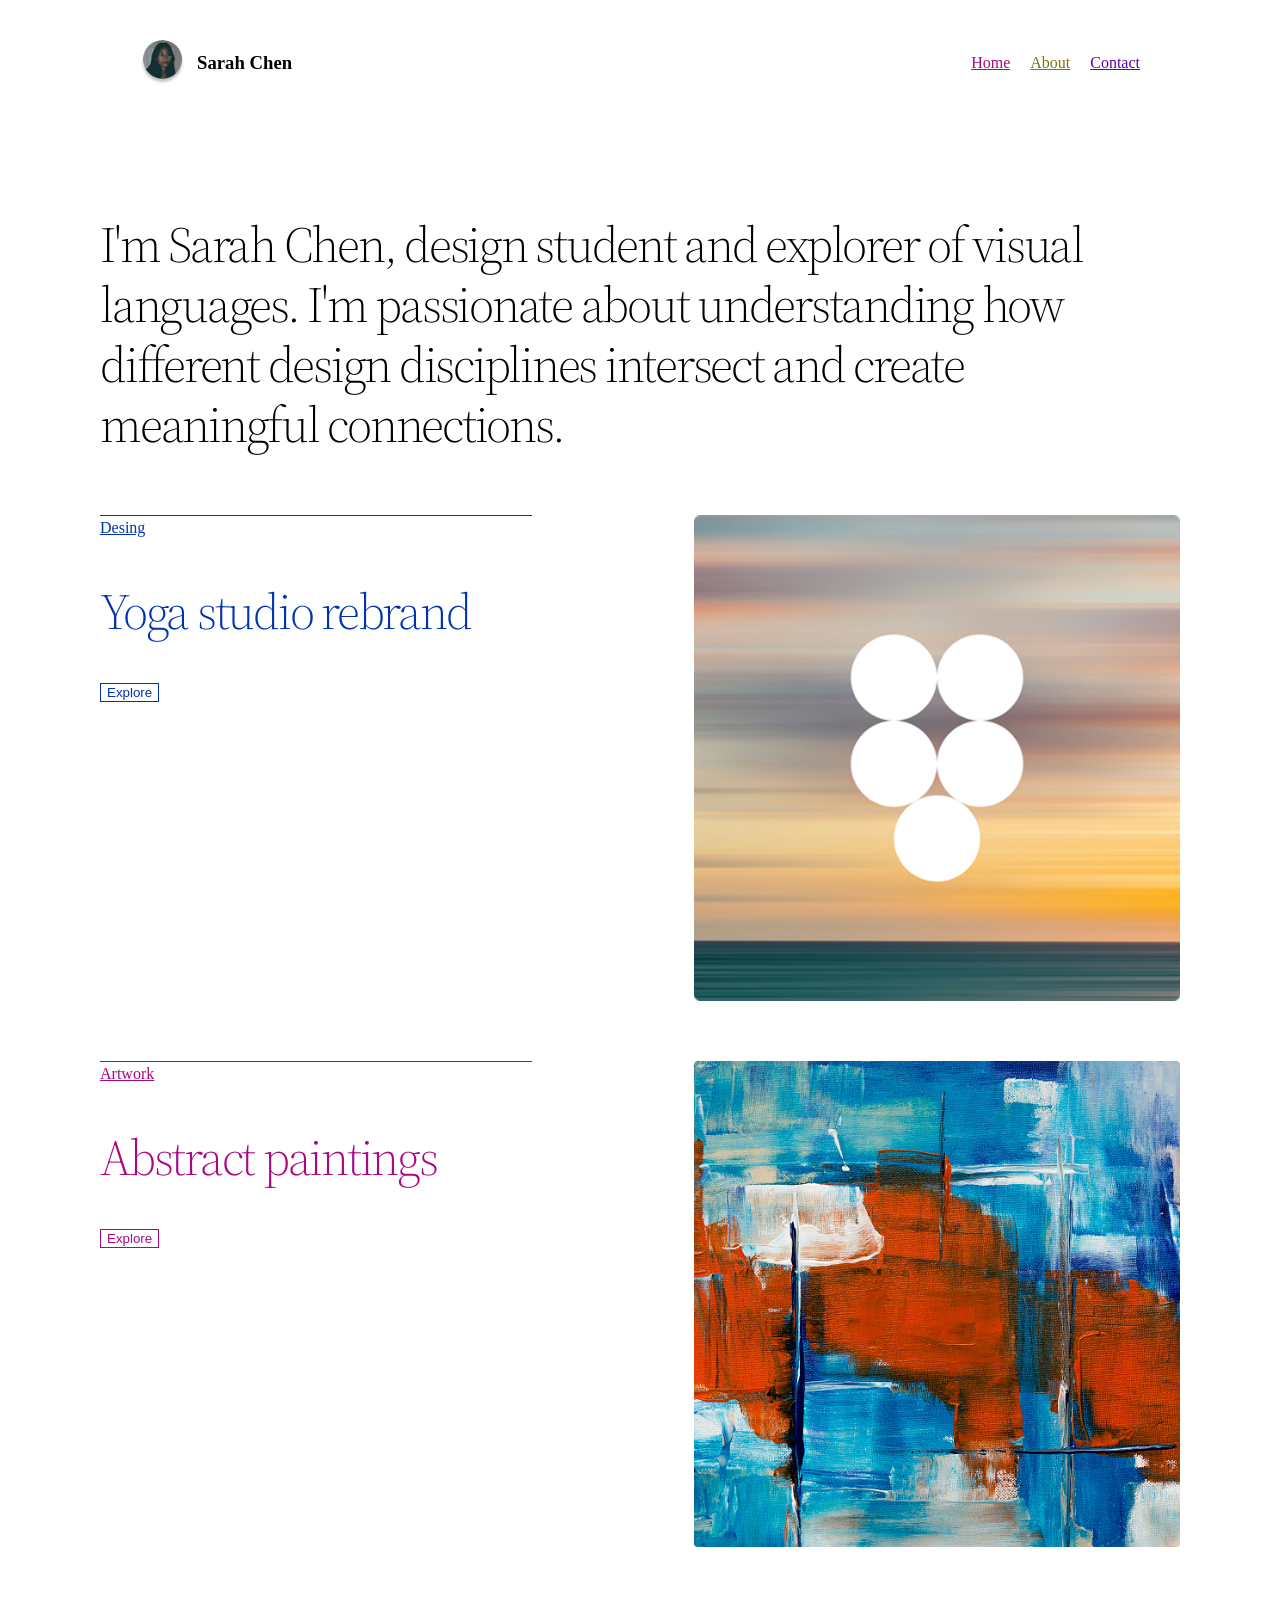
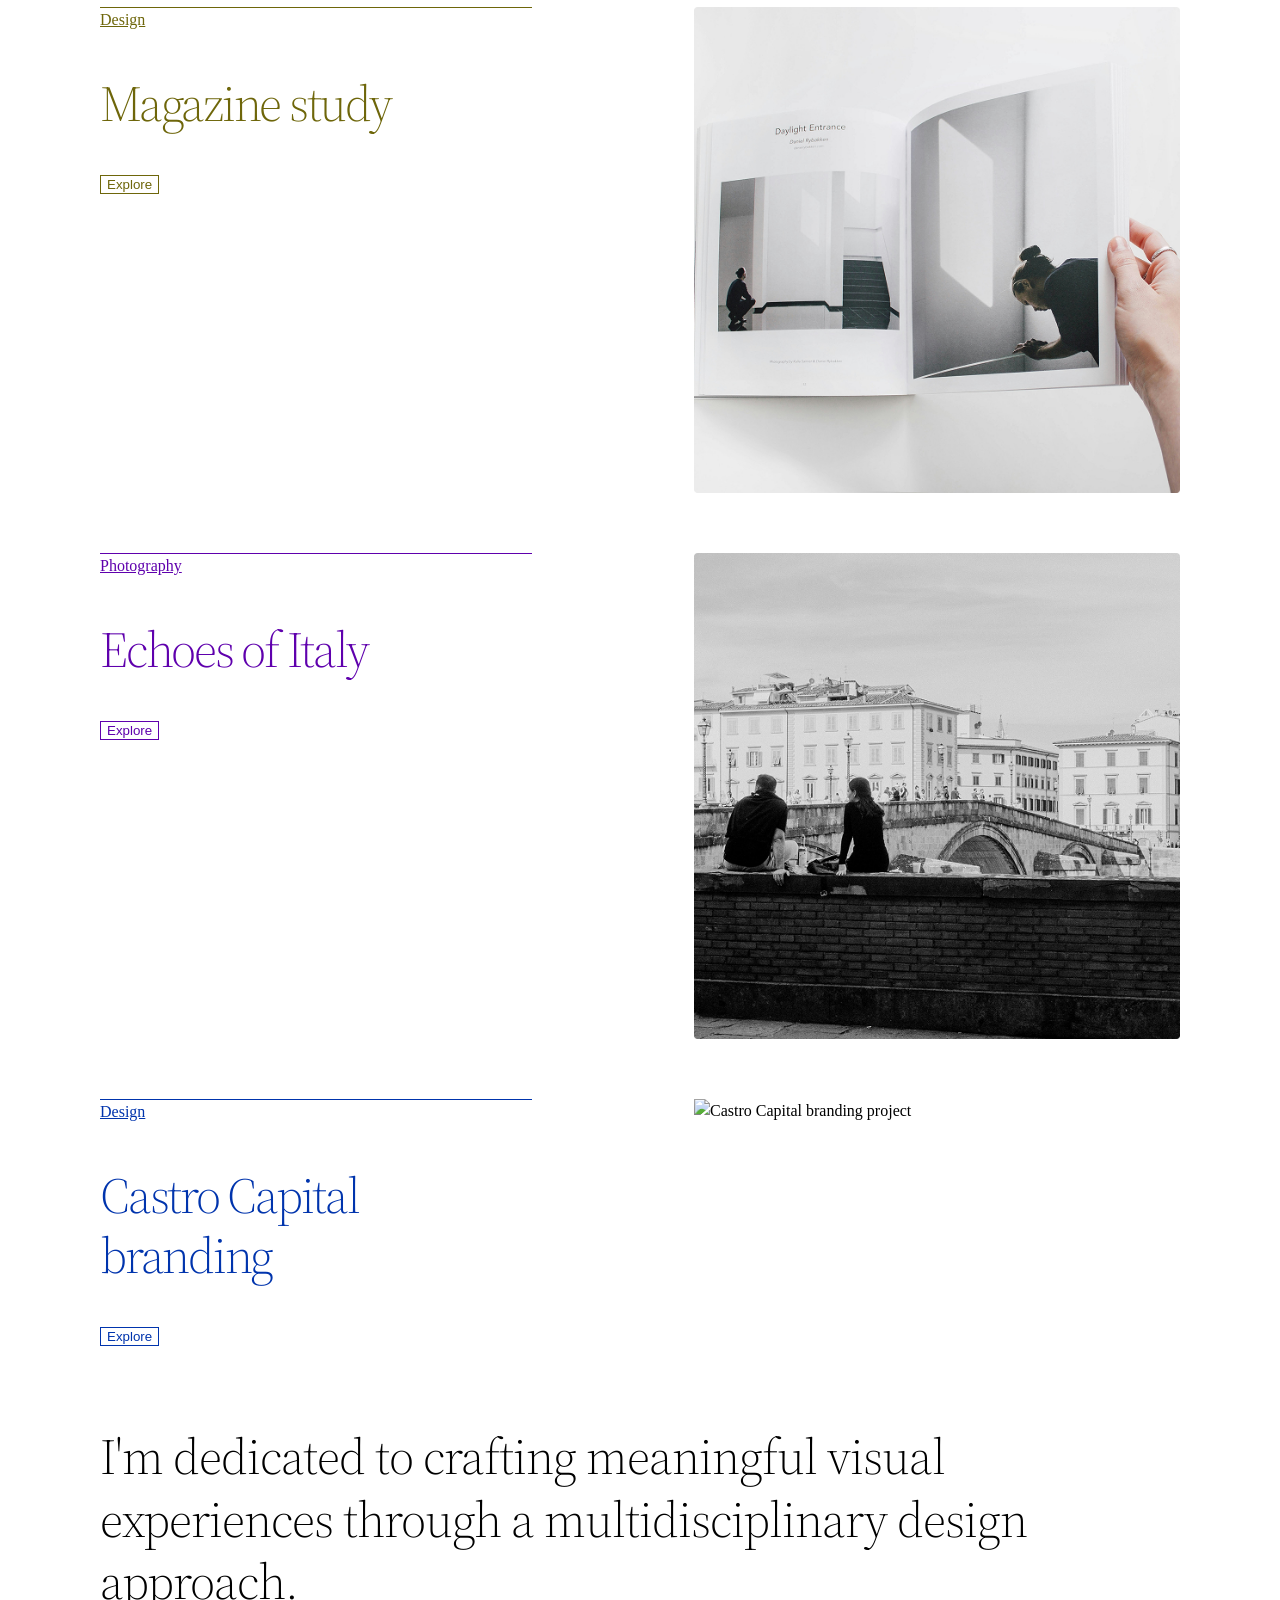
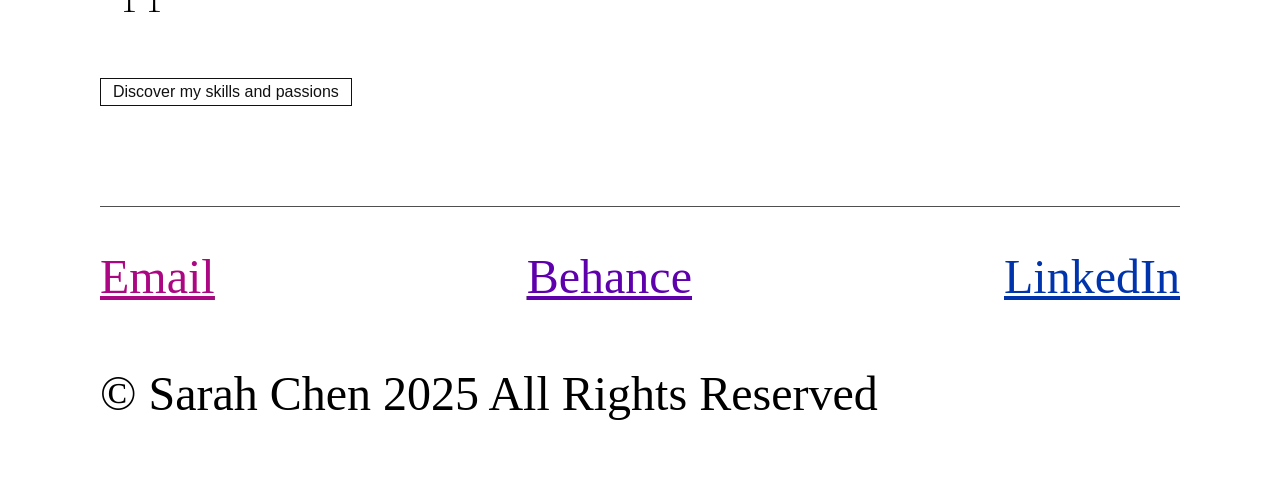
==== index.html @ 59c34b90 "Corregido error con el enlace HOME" ====
<!DOCTYPE html>
<html lang="es">

<head>
    <meta charset="UTF-8">
    <meta name="viewport" content="width=device-width, initial-scale=1.0">
    <meta name="description" content="Página de ejemplo para aprender HTML">
    <meta name="theme-color" content="#ffffff">
    <meta property="og:title" content="Mi página web">
    <meta property="og:description" content="Una página de ejemplo HTML">
    <meta property="og:type" content="website">
    <meta property="og:image" content="https://ejemplo.com/imagen.jpg">
    <meta name="twitter:card" content="summary_large_image">
    <meta name="twitter:title" content="Mi página web">
    <meta name="twitter:description" content="Una página de ejemplo HTML">
    <meta name="twitter:image" content="https://ejemplo.com/imagen.jpg">

    <title>Réplica de prueba Minimalist-Design-Student-Portfolio</title>

    <link rel="stylesheet" href="./css/style.css">
    <link rel="preconnect" href="https://fonts.googleapis.com">
    <link rel="preconnect" href="https://fonts.gstatic.com" crossorigin>
    <link
        href="https://fonts.googleapis.com/css2?family=Source+Serif+4:ital,opsz,wght@0,8..60,200..900;1,8..60,200..900&display=swap"
        rel="stylesheet">

    <style>
        @font-face {
            font-family: 'Source Serif 4';
            src: url('C:\Users\albi5\proyectos\web-personal\assets\fonts\SourceSerif4-VariableFont_opsz,wght.ttf') format('truetype');
            font-weight: 200 900;
            font-style: normal;
            font-display: swap;
        }

        @font-face {
            font-family: 'Source Serif 4';
            src: url('../assets/fonts/SourceSerif4-VariableFont_opsz,wght.ttf') format('truetype');
            font-weight: 200 900;
            font-style: italic;
            font-display: swap;
        }

        * {
            box-sizing: border-box;
        }

        body {
            font-family: 'Source Serif 4';
            margin: 0;
            font-family: var(--font-main);
            color: var(--color-text);
            background-color: var(--color-bg);
            line-height: 1.5;
        }

        .container {
            width: 100%;
            padding: 0 20px;
            margin: 0 auto;
        }

        h2 {
            font-family: 'Source Serif 4';
            font-style: normal;
            font-weight: 300;
            font-size: 50px;
            line-height: 120%;
            letter-spacing: -0.045em;
        }

        /* HEADER */

        .header {
            width: 100%;
            padding: 30px 40px;
            display: flex;
            justify-content: space-between;
            align-items: center;
        }


        .profile-image {
            display: flex;
            align-items: center;
            gap: 12px;
        }

        .profile-image img {
            width: 45px;
            height: 45px;
            object-fit: cover;
            border-radius: 50%;
        }

        .profile-image a {
            font-size: 18px;
            font-weight: 500;
        }


        .navigation {
            display: flex;
            gap: 30px;
        }

        .navigation a {
            display: flex;
            flex-direction: column;
            align-items: flex-end;
            gap: 30px;
        }

        .navigation a:nth-child(1) {
            color: #AB0782;
        }

        .navigation a:nth-child(2) {
            color: #7F750E;
        }

        .navigation a:nth-child(3) {
            color: #5F00AD;
        }


        /* BODY */

        article {
            display: flex;
            flex-direction: column;
            justify-content: space-between;
            align-items: center;
            gap: 50px;
            margin: 60px 0;
        }

        .project a {
            color: inherit;
        }

        .project button {
            color: inherit;
            background-color: transparent;
            border: 1px solid currentColor;
        }

        .project-info_yoga {
            display: flex;
            flex-direction: column;
            align-items: flex-start;
            width: 40%;
            color: #0034AD;
            border-top: 1px solid #0034AD;
        }

        .project-info_abstract {
            display: flex;
            flex-direction: column;
            align-items: flex-start;
            width: 40%;
            color: #AB0782;
            border-top: 1px solid #AB0782;
        }

        .project-info_magazine {
            display: flex;
            flex-direction: column;
            align-items: flex-start;
            width: 40%;
            color: #6E660A;
            border-top: 1px solid #6E660A;
        }

        .project-info_photography {
            display: flex;
            flex-direction: column;
            align-items: flex-start;
            width: 40%;
            color: #5F00AD;
            border-top: 1px solid #5F00AD;
        }

        .project-info_castro {
            display: flex;
            flex-direction: column;
            align-items: flex-start;
            width: 40%;
            color: #0034AD;
            border-top: 1px solid #0034AD;
        }



        .project-image {
            width: 50%;
        }

        .project-image img {
            width: 100%;
            height: auto;
            display: block;
        }

        .about-me {
            margin: 80px 0 100px;
        }

        .about-me h2 {
            line-height: 125%;
            letter-spacing: -0.02em;
            margin: 0 0 40px;
        }

        .closing__button {
            color: #111111;
            background-color: transparent;
            border: 1px solid #111111;
            padding: 2px 8px;
            cursor: pointer;
        }

        .closing__button:hover {
            background-color: #111111;
            color: #ffffff;
        }

        /* FOOTER */

        footer {
            display: flex;
            flex-direction: column;
            border-top: 1px solid #4F4F4F;
        }

        .footer-navigation {
            display: flex;
            flex-direction: column;
            align-items: flex-start;
            gap: 48px;
            padding-top: 36px;
            font-size: 3rem;
            line-height: 1.4;
            text-decoration: underline;
        }

        .footer-navigation a:nth-child(1) {
            color: #AB0782;
        }

        .footer-navigation a:nth-child(2) {
            color: #5F00AD;
        }

        .footer-navigation a:nth-child(3) {
            color: #0034AD;
        }

        .footer__copyright {
            font-size: 3rem;
            margin: 0;

        }


        /* Media queries */


        /* TABLET */

        @media (min-width: 768px) {

            .container {
                padding: 0 40px;
            }


            .header {
                flex-direction: row;
                justify-content: space-between;
                align-items: center;
            }

            .navigation {
                flex-direction: row;
                gap: 20px;
            }

            .intro h2 {
                font-size: 28px;
                max-width: 90%;
            }

            .project {
                flex-direction: row;
                justify-content: space-between;
                align-items: flex-start;
                gap: 40px;
            }

            .project-info {
                width: 55%;
            }

            .project-info h2 {
                font-size: 26px;
            }

            .project-image {
                width: 35%;
            }


            .footer-navigation {
                flex-direction: row;
                justify-content: space-between;
            }

            .footer-copyright {
                flex-direction: row;
                justify-content: space-between;
                max-width: none;
                white-space: nowrap;
            }
        }


        /* ORDENADOR */

        @media (min-width: 1024px) {

            .container {
                max-width: 1200px;
                padding-left: 60px;
                padding-right: 60px;
            }

            .intro h2 {
                font-size: 36px;
                max-width: 85%;
            }


            .project-info {
                width: 45%;
            }

            .project-info h2 {
                font-size: 32px;
            }

            .project-image {
                width: 45%;
            }

            .closing__button {
                font-size: 16px;
                padding: 4px 12px;
            }



        }
    </style>
</head>


<body>
    <div class="container">

        <header class="header">

            <div class="profile-image">
                <img src="./assets/images/Imageperfil.png" alt="Profile picture of Sarah Chen" width="92" height="93">

                <h3>Sarah Chen</h3>
            </div>

            <nav class="navigation">

                <a href="./index.html">Home</a>
                <a href="./about.html">About</a>
                <a href="mailto:email@ejemplo.com">Contact</a>

            </nav>

        </header>
        <br>
        <br>
        <main>
            <section>
                <h2>I'm Sarah Chen, design student and explorer of visual languages. I'm passionate about understanding
                    how different design disciplines intersect and create meaningful connections.
                </h2>
            </section>

            <section>

                <article class="project">
                    <div class="project-info_yoga">
                        <a href="./desing.html">Desing</a>
                        <h2>Yoga studio rebrand</h2>
                        <button type="Explore">
                            Explore
                        </button>
                    </div>

                    <div class="project-image">
                        <img src="./assets/images/imgyoga.png" alt="Yoga studio rebrand project">
                    </div>

                </article>

                <article class="project">

                    <div class="project-info_abstract">
                        <a href="./artwork.html">Artwork</a>
                        <h2>Abstract paintings</h2>
                        <button type="Explore">
                            Explore
                        </button>
                    </div>

                    <div class="project-image">
                        <img src="./assets/images/Imgabstract.png" alt="Abstract paintings artwork">
                    </div>

                </article>

                <article class="project">
                    <div class="project-info_magazine">
                        <a href="./design.html">Design</a>
                        <h2>Magazine study</h2>
                        <button type="Explore">
                            Explore
                        </button>
                    </div>
                    <div class="project-image">
                        <img src="./assets/images/Imgmagazine.png" alt="Magazine study design project">
                    </div>

                </article>

                <article class="project">
                    <div class="project-info_photography">
                        <a href="./photography.html">Photography</a>
                        <h2>Echoes of Italy</h2>
                        <button type="Explore">
                            Explore
                        </button>
                    </div>

                    <div class="project-image">
                        <img src="./assets/images/Imgphotography.png" alt="Photography project Echoes of Italy">
                    </div>
                </article>

                <article class="project">

                    <div class="project-info_castro">
                        <a href="./design.html">Design</a>
                        <h2>Castro Capital branding</h2>
                        <button type="Explore">
                            Explore
                        </button>
                    </div>


                    <div class="project-image">
                        <img src="./assets/images/Imgcastro.png" alt="Castro Capital branding project">
                    </div>

                </article>

            </section>

            <section class="about-me">
                <h2>I'm dedicated to crafting meaningful visual experiences through a multidisciplinary design approach.
                </h2>
                <br>
                <button type="button" class="closing__button">
                    Discover my skills and passions
                </button>
            </section>

            <footer class="footer">

                <nav class="footer-navigation">


                    <a href="https://www.figma.com/sites">Email</a>
                    <a href="https://www.figma.com/sites">Behance</a>
                    <a href="http://linkedin.com/company/figma">LinkedIn</a>


                </nav>
                <div class="footer__copyright">

                    <p>
                        © Sarah Chen 2025 All Rights Reserved
                    </p>
                </div>

            </footer>
            
        </main>
    </div>

</body>

</html>
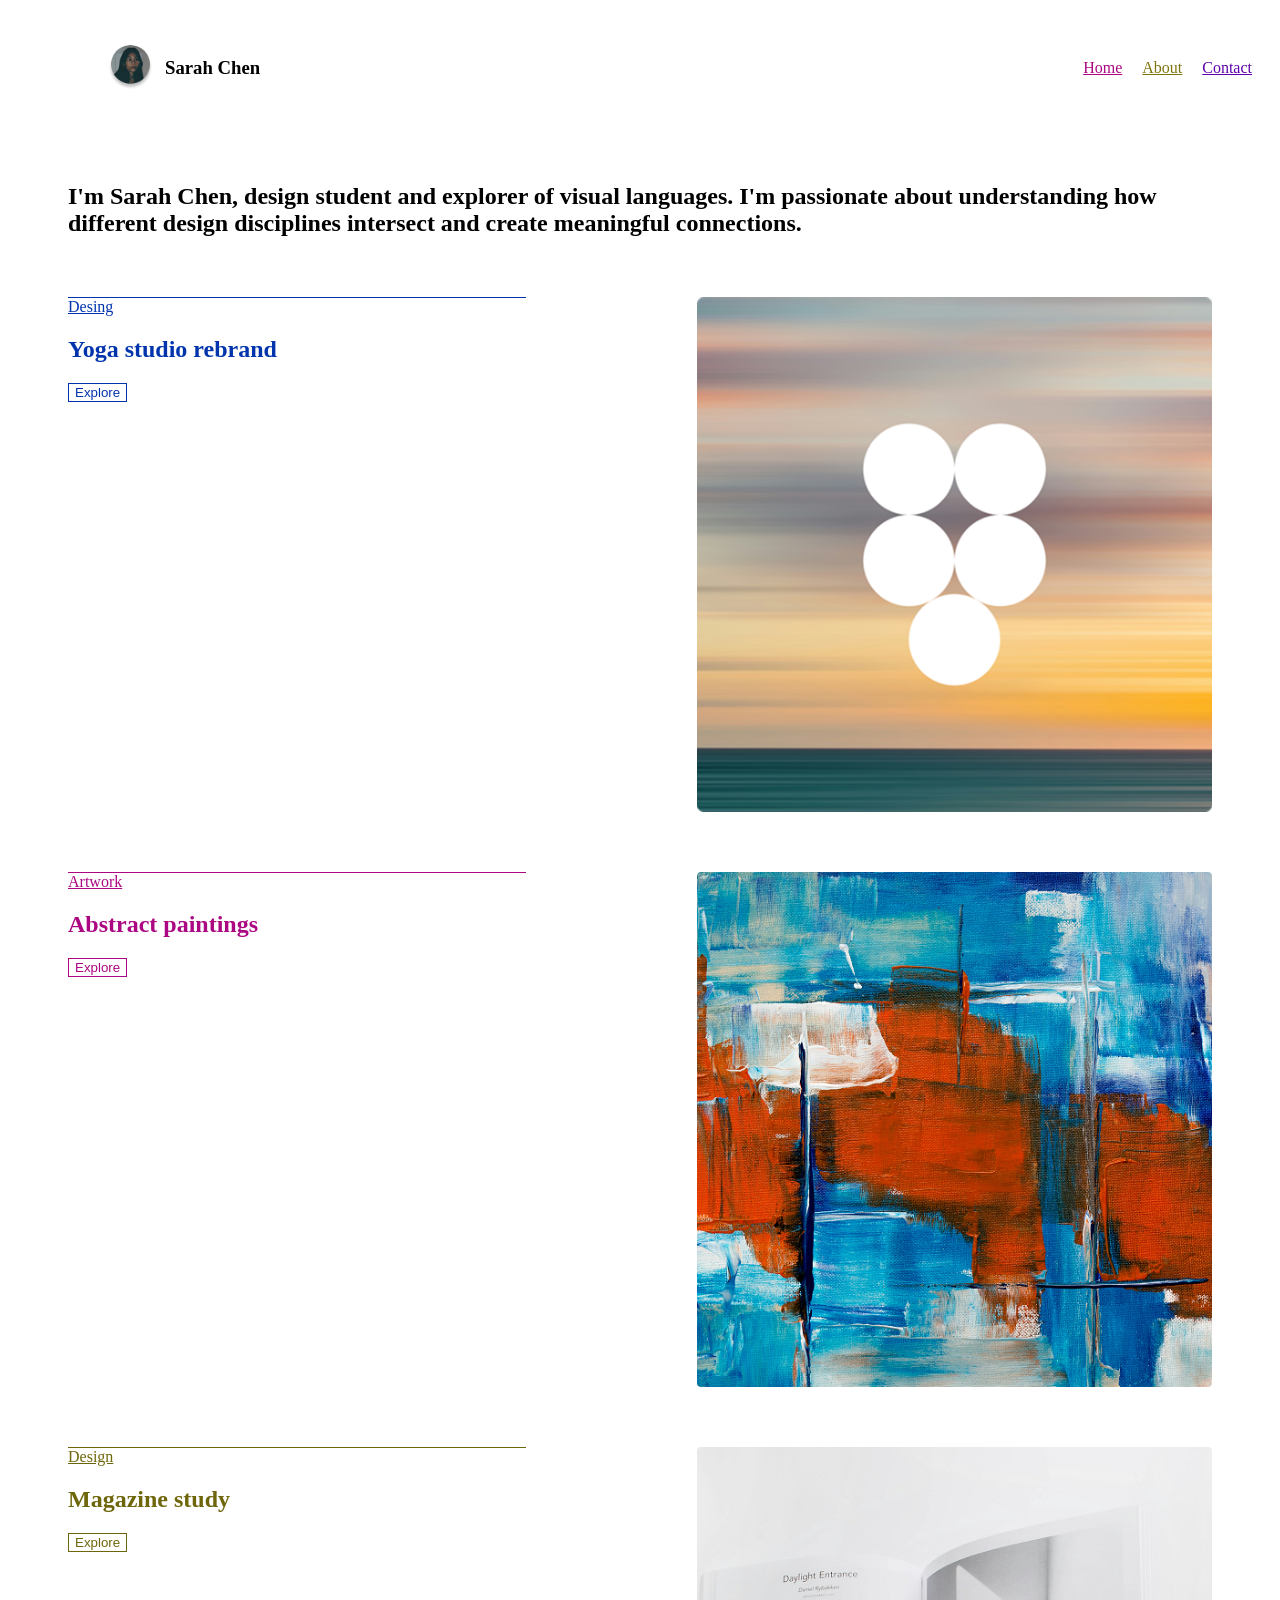
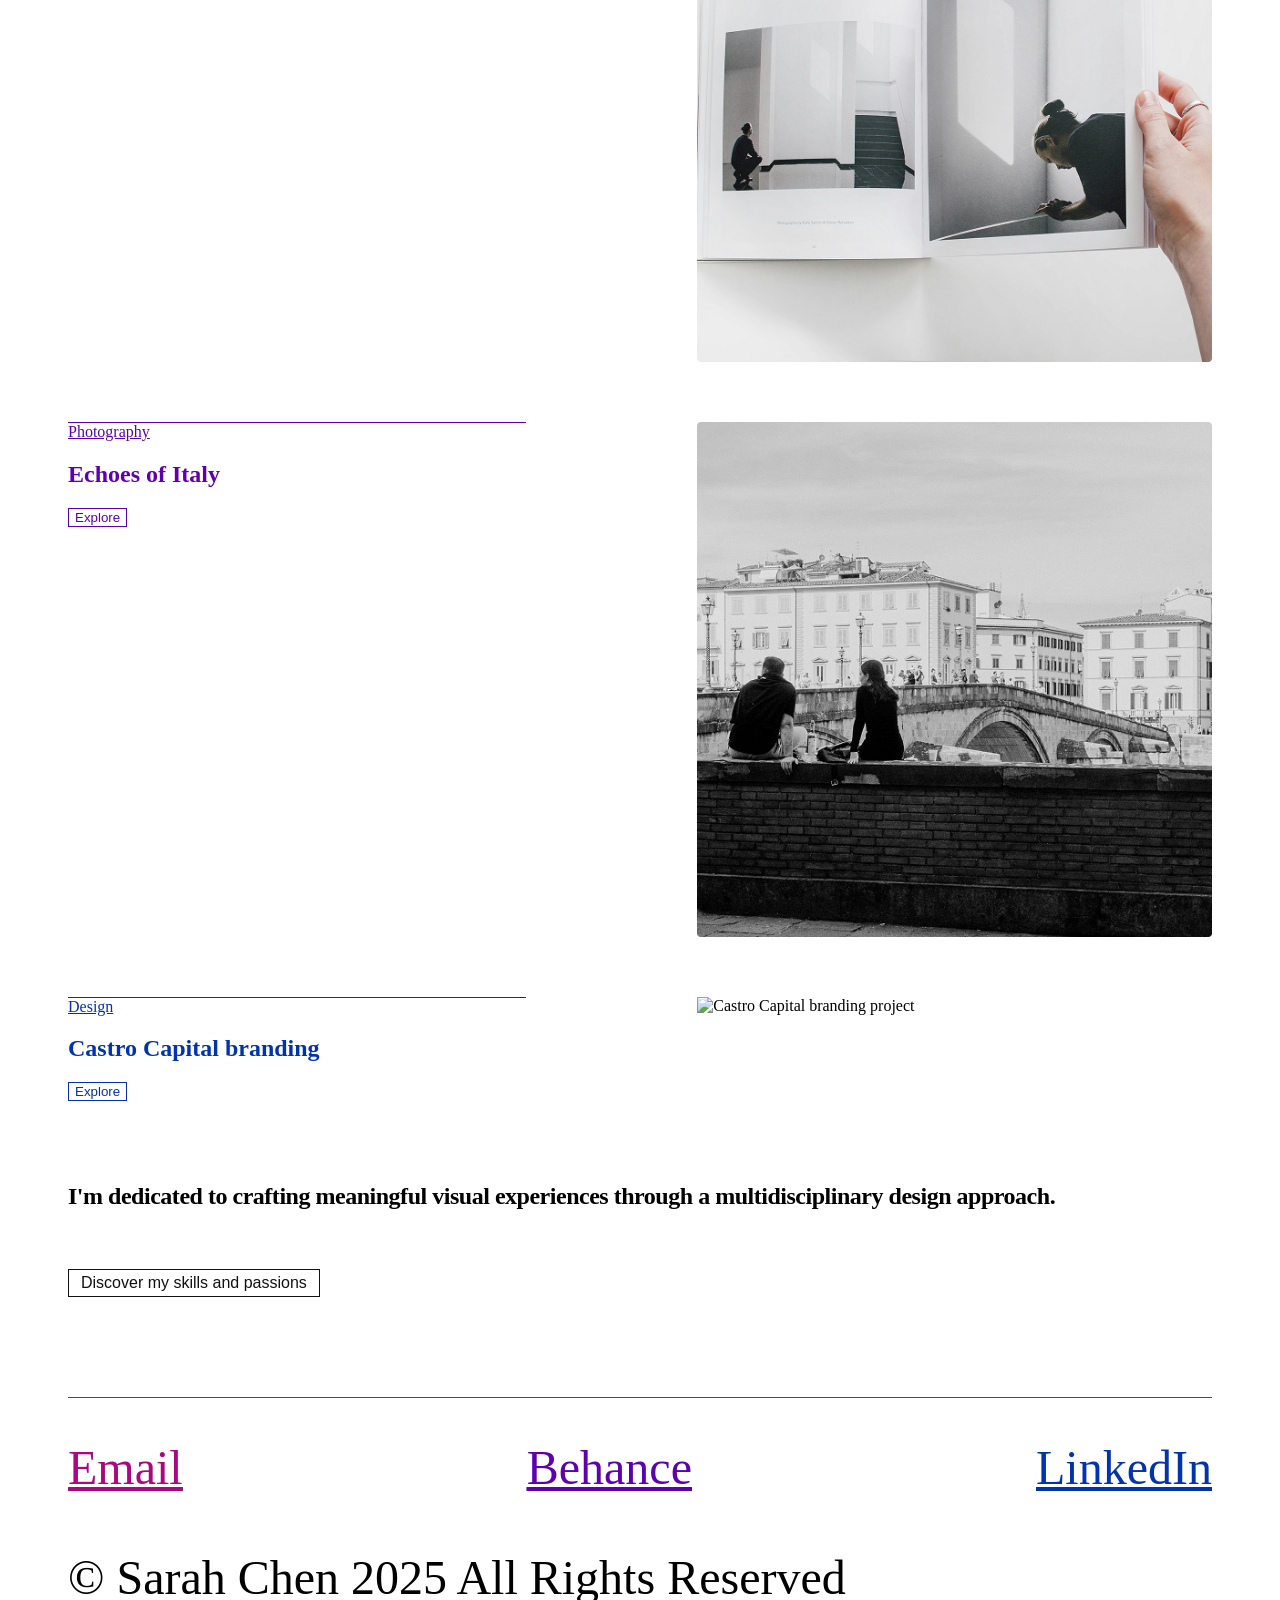
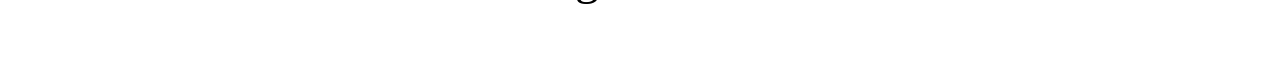
==== commit 6fac5cf9: "Crear y unificar archivo css" ====
--- a/index.html
+++ b/index.html
@@ -40,7 +40,7 @@
             font-style: italic;
             font-display: swap;
         }
-
+/* 
         * {
             box-sizing: border-box;
         }
@@ -101,6 +101,8 @@
 
         .navigation {
             display: flex;
+            flex-direction: column;
+            align-items: flex-end;
             gap: 30px;
         }
 
@@ -360,7 +362,7 @@
 
 
 
-        }
+        } */
     </style>
 </head>
 
@@ -488,9 +490,9 @@
                 <nav class="footer-navigation">
 
 
-                    <a href="https://www.figma.com/sites">Email</a>
-                    <a href="https://www.figma.com/sites">Behance</a>
-                    <a href="http://linkedin.com/company/figma">LinkedIn</a>
+                    <a href="mailto:email@ejemplo.com">Email</a>
+                    <a href="https://www.behance.net/">Behance</a>
+                    <a href="https://es.linkedin.com/">LinkedIn</a>
 
 
                 </nav>
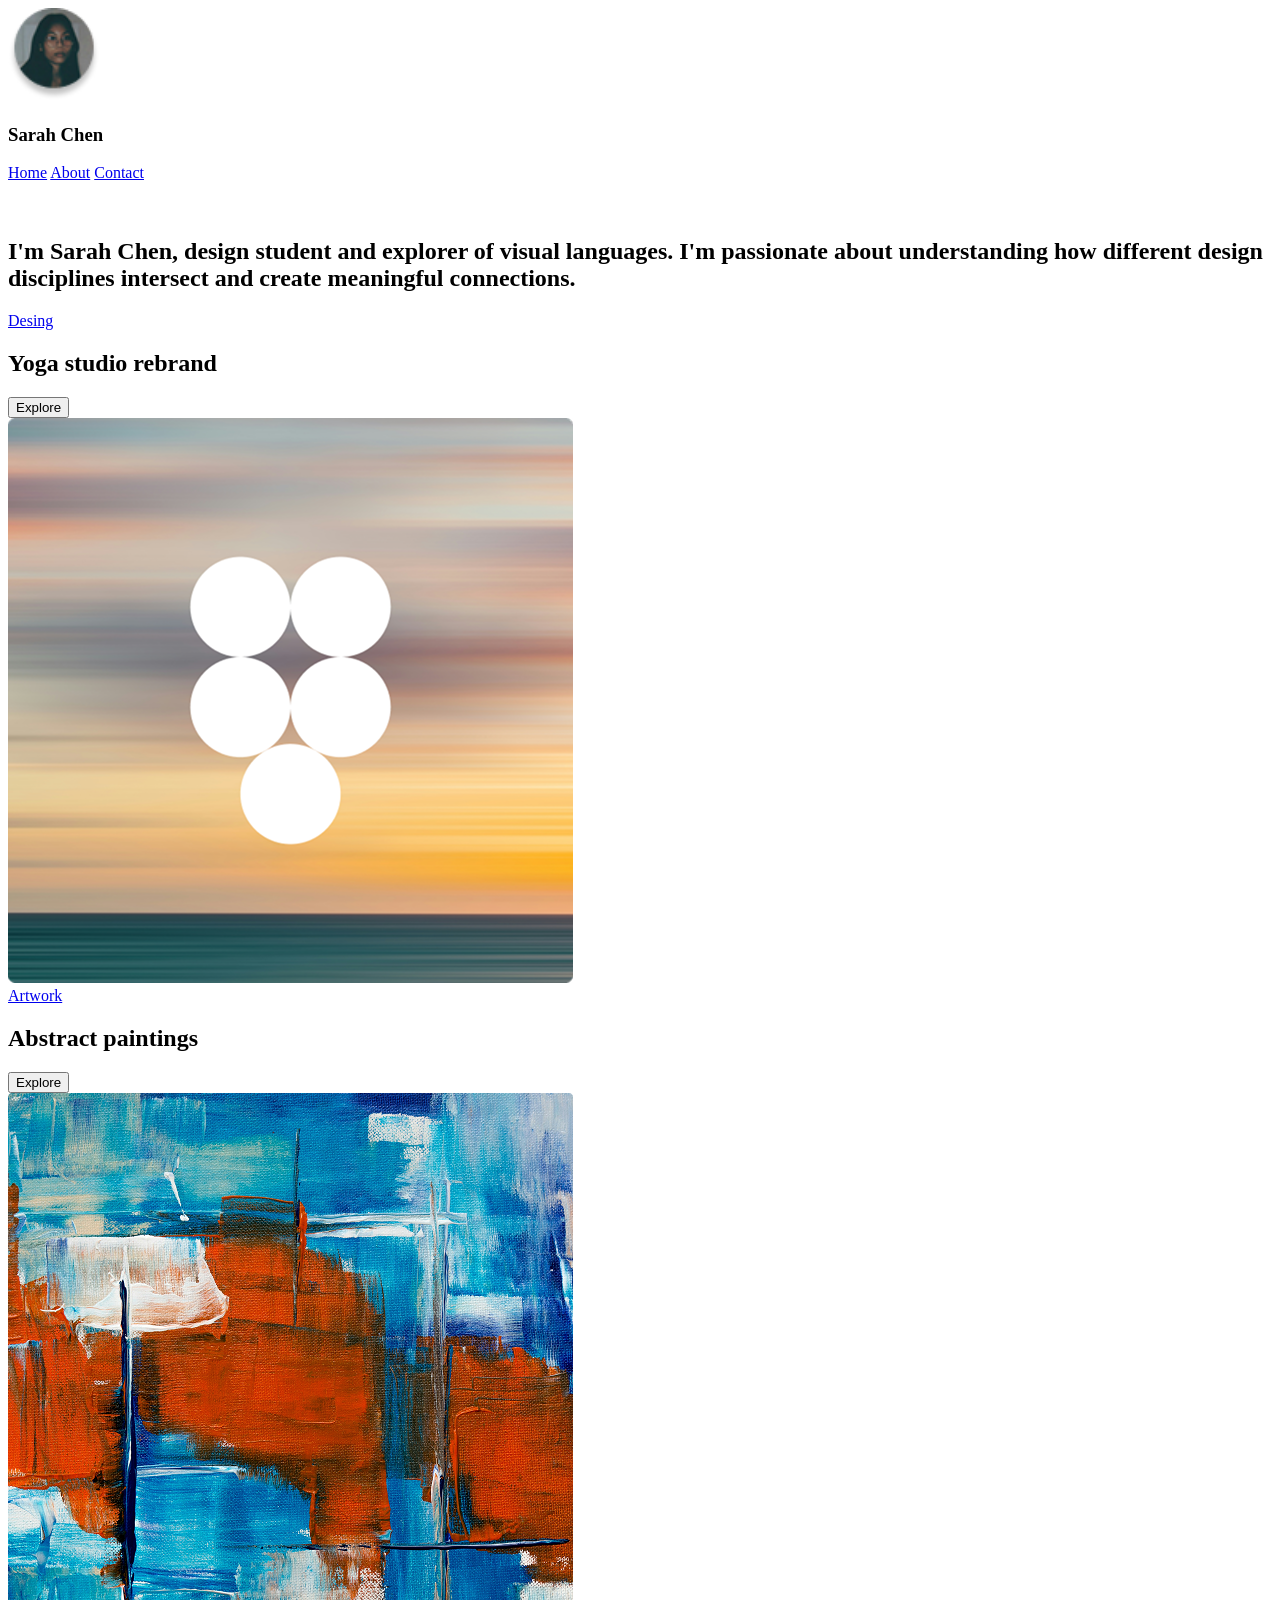
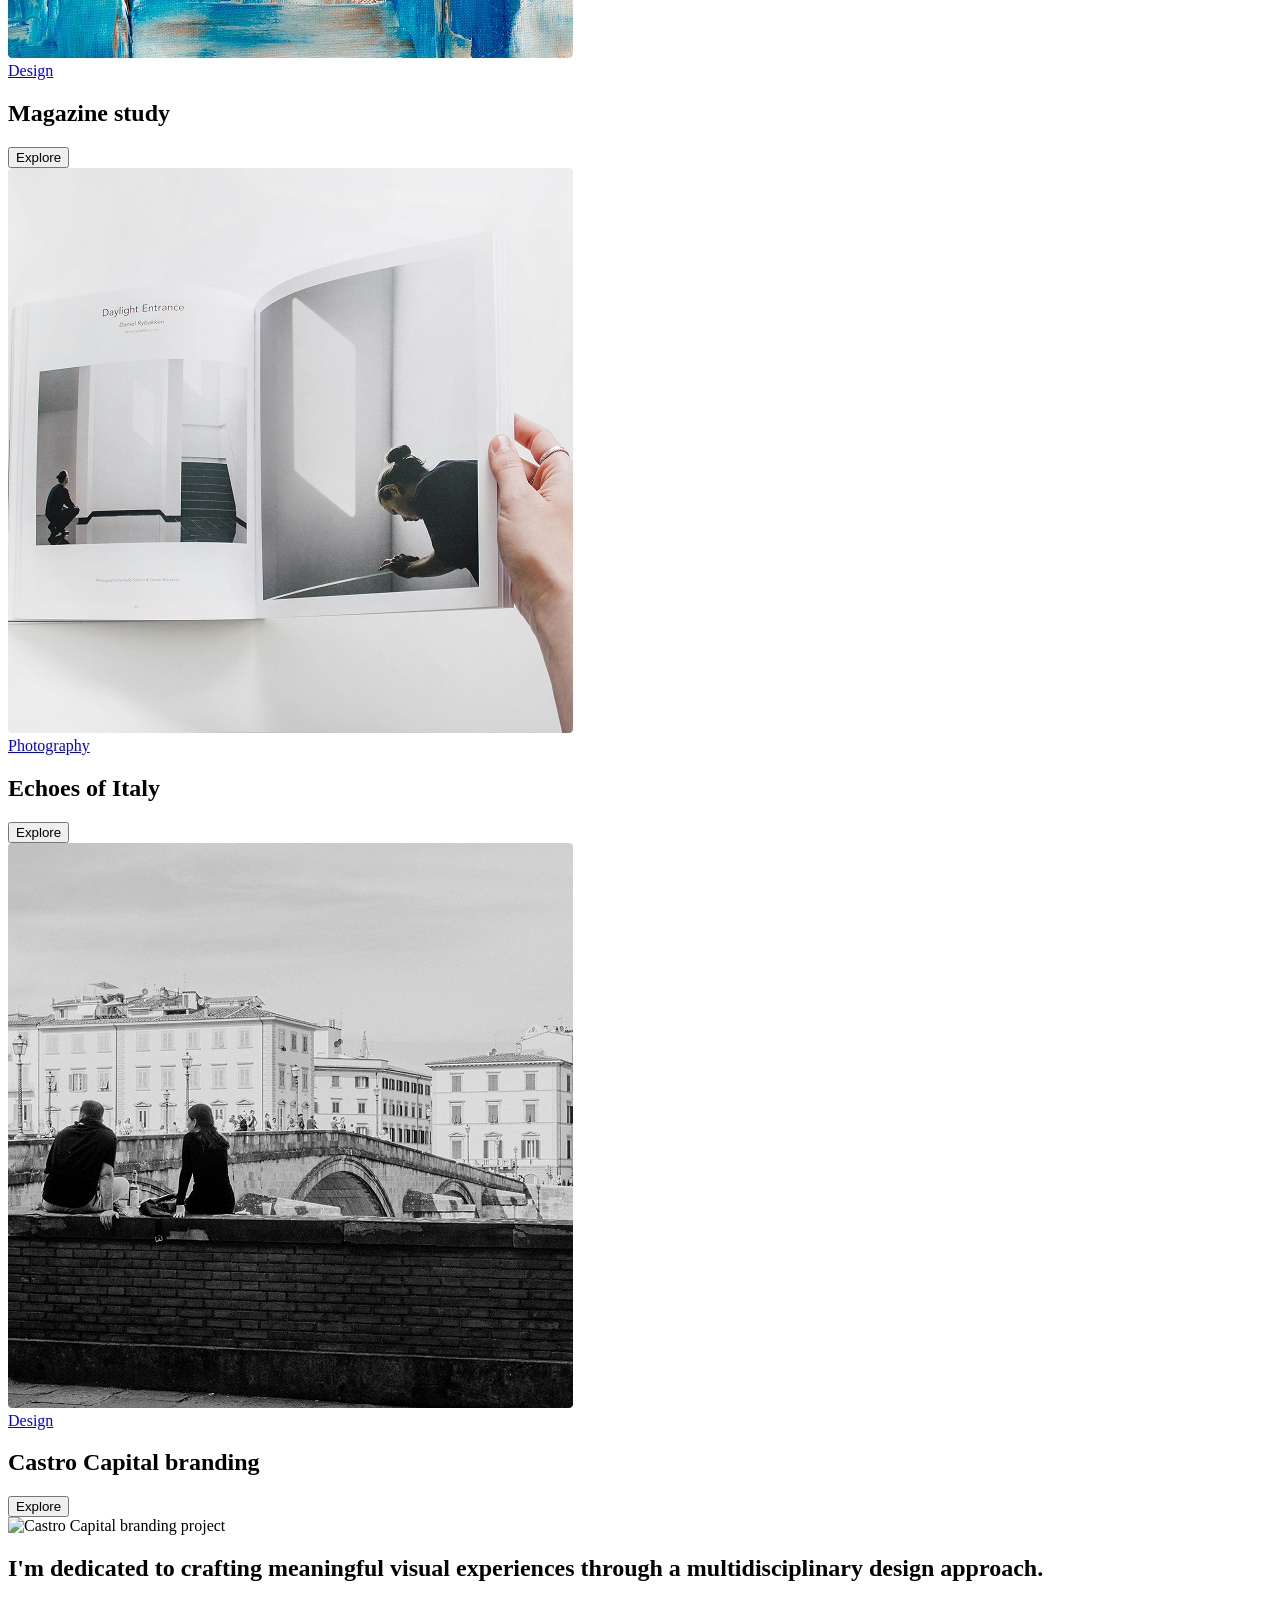
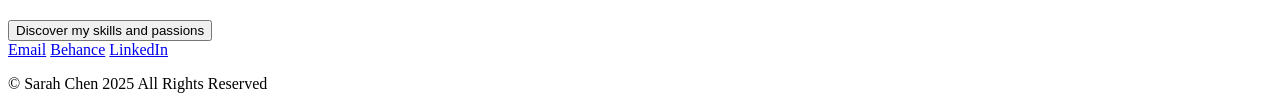
==== commit 3c348179: "Limpia el head de los HTML y vincularlos a styles.css" ====
--- a/index.html
+++ b/index.html
@@ -2,368 +2,14 @@
 <html lang="es">
 
 <head>
+
     <meta charset="UTF-8">
     <meta name="viewport" content="width=device-width, initial-scale=1.0">
-    <meta name="description" content="Página de ejemplo para aprender HTML">
-    <meta name="theme-color" content="#ffffff">
-    <meta property="og:title" content="Mi página web">
-    <meta property="og:description" content="Una página de ejemplo HTML">
-    <meta property="og:type" content="website">
-    <meta property="og:image" content="https://ejemplo.com/imagen.jpg">
-    <meta name="twitter:card" content="summary_large_image">
-    <meta name="twitter:title" content="Mi página web">
-    <meta name="twitter:description" content="Una página de ejemplo HTML">
-    <meta name="twitter:image" content="https://ejemplo.com/imagen.jpg">
 
-    <title>Réplica de prueba Minimalist-Design-Student-Portfolio</title>
+    <title>(Index) Réplica de prueba Minimalist-Design-Student-Portfolio</title>
 
-    <link rel="stylesheet" href="./css/style.css">
-    <link rel="preconnect" href="https://fonts.googleapis.com">
-    <link rel="preconnect" href="https://fonts.gstatic.com" crossorigin>
-    <link
-        href="https://fonts.googleapis.com/css2?family=Source+Serif+4:ital,opsz,wght@0,8..60,200..900;1,8..60,200..900&display=swap"
-        rel="stylesheet">
+    <link rel="stylesheet" href="styles.css">
 
-    <style>
-        @font-face {
-            font-family: 'Source Serif 4';
-            src: url('C:\Users\albi5\proyectos\web-personal\assets\fonts\SourceSerif4-VariableFont_opsz,wght.ttf') format('truetype');
-            font-weight: 200 900;
-            font-style: normal;
-            font-display: swap;
-        }
-
-        @font-face {
-            font-family: 'Source Serif 4';
-            src: url('../assets/fonts/SourceSerif4-VariableFont_opsz,wght.ttf') format('truetype');
-            font-weight: 200 900;
-            font-style: italic;
-            font-display: swap;
-        }
-/* 
-        * {
-            box-sizing: border-box;
-        }
-
-        body {
-            font-family: 'Source Serif 4';
-            margin: 0;
-            font-family: var(--font-main);
-            color: var(--color-text);
-            background-color: var(--color-bg);
-            line-height: 1.5;
-        }
-
-        .container {
-            width: 100%;
-            padding: 0 20px;
-            margin: 0 auto;
-        }
-
-        h2 {
-            font-family: 'Source Serif 4';
-            font-style: normal;
-            font-weight: 300;
-            font-size: 50px;
-            line-height: 120%;
-            letter-spacing: -0.045em;
-        }
-
-        /* HEADER */
-
-        .header {
-            width: 100%;
-            padding: 30px 40px;
-            display: flex;
-            justify-content: space-between;
-            align-items: center;
-        }
-
-
-        .profile-image {
-            display: flex;
-            align-items: center;
-            gap: 12px;
-        }
-
-        .profile-image img {
-            width: 45px;
-            height: 45px;
-            object-fit: cover;
-            border-radius: 50%;
-        }
-
-        .profile-image a {
-            font-size: 18px;
-            font-weight: 500;
-        }
-
-
-        .navigation {
-            display: flex;
-            flex-direction: column;
-            align-items: flex-end;
-            gap: 30px;
-        }
-
-        .navigation a {
-            display: flex;
-            flex-direction: column;
-            align-items: flex-end;
-            gap: 30px;
-        }
-
-        .navigation a:nth-child(1) {
-            color: #AB0782;
-        }
-
-        .navigation a:nth-child(2) {
-            color: #7F750E;
-        }
-
-        .navigation a:nth-child(3) {
-            color: #5F00AD;
-        }
-
-
-        /* BODY */
-
-        article {
-            display: flex;
-            flex-direction: column;
-            justify-content: space-between;
-            align-items: center;
-            gap: 50px;
-            margin: 60px 0;
-        }
-
-        .project a {
-            color: inherit;
-        }
-
-        .project button {
-            color: inherit;
-            background-color: transparent;
-            border: 1px solid currentColor;
-        }
-
-        .project-info_yoga {
-            display: flex;
-            flex-direction: column;
-            align-items: flex-start;
-            width: 40%;
-            color: #0034AD;
-            border-top: 1px solid #0034AD;
-        }
-
-        .project-info_abstract {
-            display: flex;
-            flex-direction: column;
-            align-items: flex-start;
-            width: 40%;
-            color: #AB0782;
-            border-top: 1px solid #AB0782;
-        }
-
-        .project-info_magazine {
-            display: flex;
-            flex-direction: column;
-            align-items: flex-start;
-            width: 40%;
-            color: #6E660A;
-            border-top: 1px solid #6E660A;
-        }
-
-        .project-info_photography {
-            display: flex;
-            flex-direction: column;
-            align-items: flex-start;
-            width: 40%;
-            color: #5F00AD;
-            border-top: 1px solid #5F00AD;
-        }
-
-        .project-info_castro {
-            display: flex;
-            flex-direction: column;
-            align-items: flex-start;
-            width: 40%;
-            color: #0034AD;
-            border-top: 1px solid #0034AD;
-        }
-
-
-
-        .project-image {
-            width: 50%;
-        }
-
-        .project-image img {
-            width: 100%;
-            height: auto;
-            display: block;
-        }
-
-        .about-me {
-            margin: 80px 0 100px;
-        }
-
-        .about-me h2 {
-            line-height: 125%;
-            letter-spacing: -0.02em;
-            margin: 0 0 40px;
-        }
-
-        .closing__button {
-            color: #111111;
-            background-color: transparent;
-            border: 1px solid #111111;
-            padding: 2px 8px;
-            cursor: pointer;
-        }
-
-        .closing__button:hover {
-            background-color: #111111;
-            color: #ffffff;
-        }
-
-        /* FOOTER */
-
-        footer {
-            display: flex;
-            flex-direction: column;
-            border-top: 1px solid #4F4F4F;
-        }
-
-        .footer-navigation {
-            display: flex;
-            flex-direction: column;
-            align-items: flex-start;
-            gap: 48px;
-            padding-top: 36px;
-            font-size: 3rem;
-            line-height: 1.4;
-            text-decoration: underline;
-        }
-
-        .footer-navigation a:nth-child(1) {
-            color: #AB0782;
-        }
-
-        .footer-navigation a:nth-child(2) {
-            color: #5F00AD;
-        }
-
-        .footer-navigation a:nth-child(3) {
-            color: #0034AD;
-        }
-
-        .footer__copyright {
-            font-size: 3rem;
-            margin: 0;
-
-        }
-
-
-        /* Media queries */
-
-
-        /* TABLET */
-
-        @media (min-width: 768px) {
-
-            .container {
-                padding: 0 40px;
-            }
-
-
-            .header {
-                flex-direction: row;
-                justify-content: space-between;
-                align-items: center;
-            }
-
-            .navigation {
-                flex-direction: row;
-                gap: 20px;
-            }
-
-            .intro h2 {
-                font-size: 28px;
-                max-width: 90%;
-            }
-
-            .project {
-                flex-direction: row;
-                justify-content: space-between;
-                align-items: flex-start;
-                gap: 40px;
-            }
-
-            .project-info {
-                width: 55%;
-            }
-
-            .project-info h2 {
-                font-size: 26px;
-            }
-
-            .project-image {
-                width: 35%;
-            }
-
-
-            .footer-navigation {
-                flex-direction: row;
-                justify-content: space-between;
-            }
-
-            .footer-copyright {
-                flex-direction: row;
-                justify-content: space-between;
-                max-width: none;
-                white-space: nowrap;
-            }
-        }
-
-
-        /* ORDENADOR */
-
-        @media (min-width: 1024px) {
-
-            .container {
-                max-width: 1200px;
-                padding-left: 60px;
-                padding-right: 60px;
-            }
-
-            .intro h2 {
-                font-size: 36px;
-                max-width: 85%;
-            }
-
-
-            .project-info {
-                width: 45%;
-            }
-
-            .project-info h2 {
-                font-size: 32px;
-            }
-
-            .project-image {
-                width: 45%;
-            }
-
-            .closing__button {
-                font-size: 16px;
-                padding: 4px 12px;
-            }
-
-
-
-        } */
-    </style>
 </head>
 
 
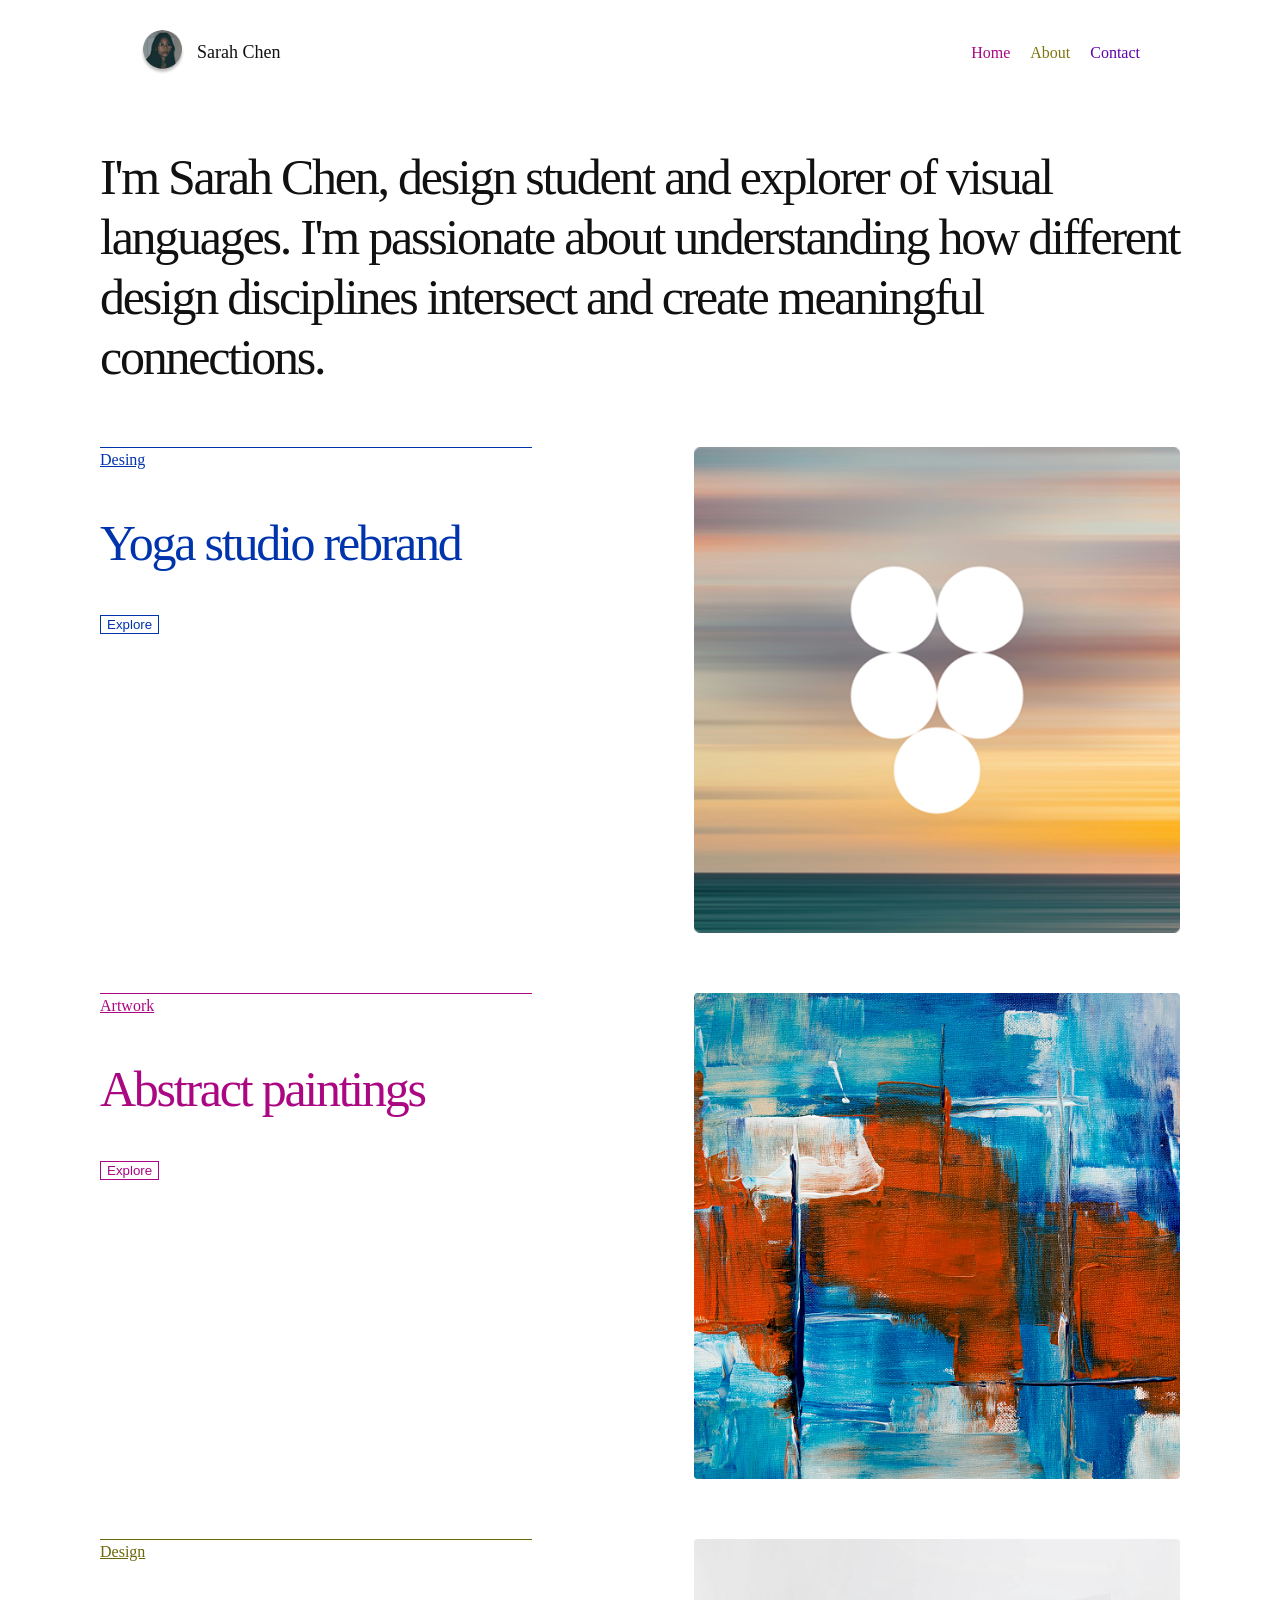
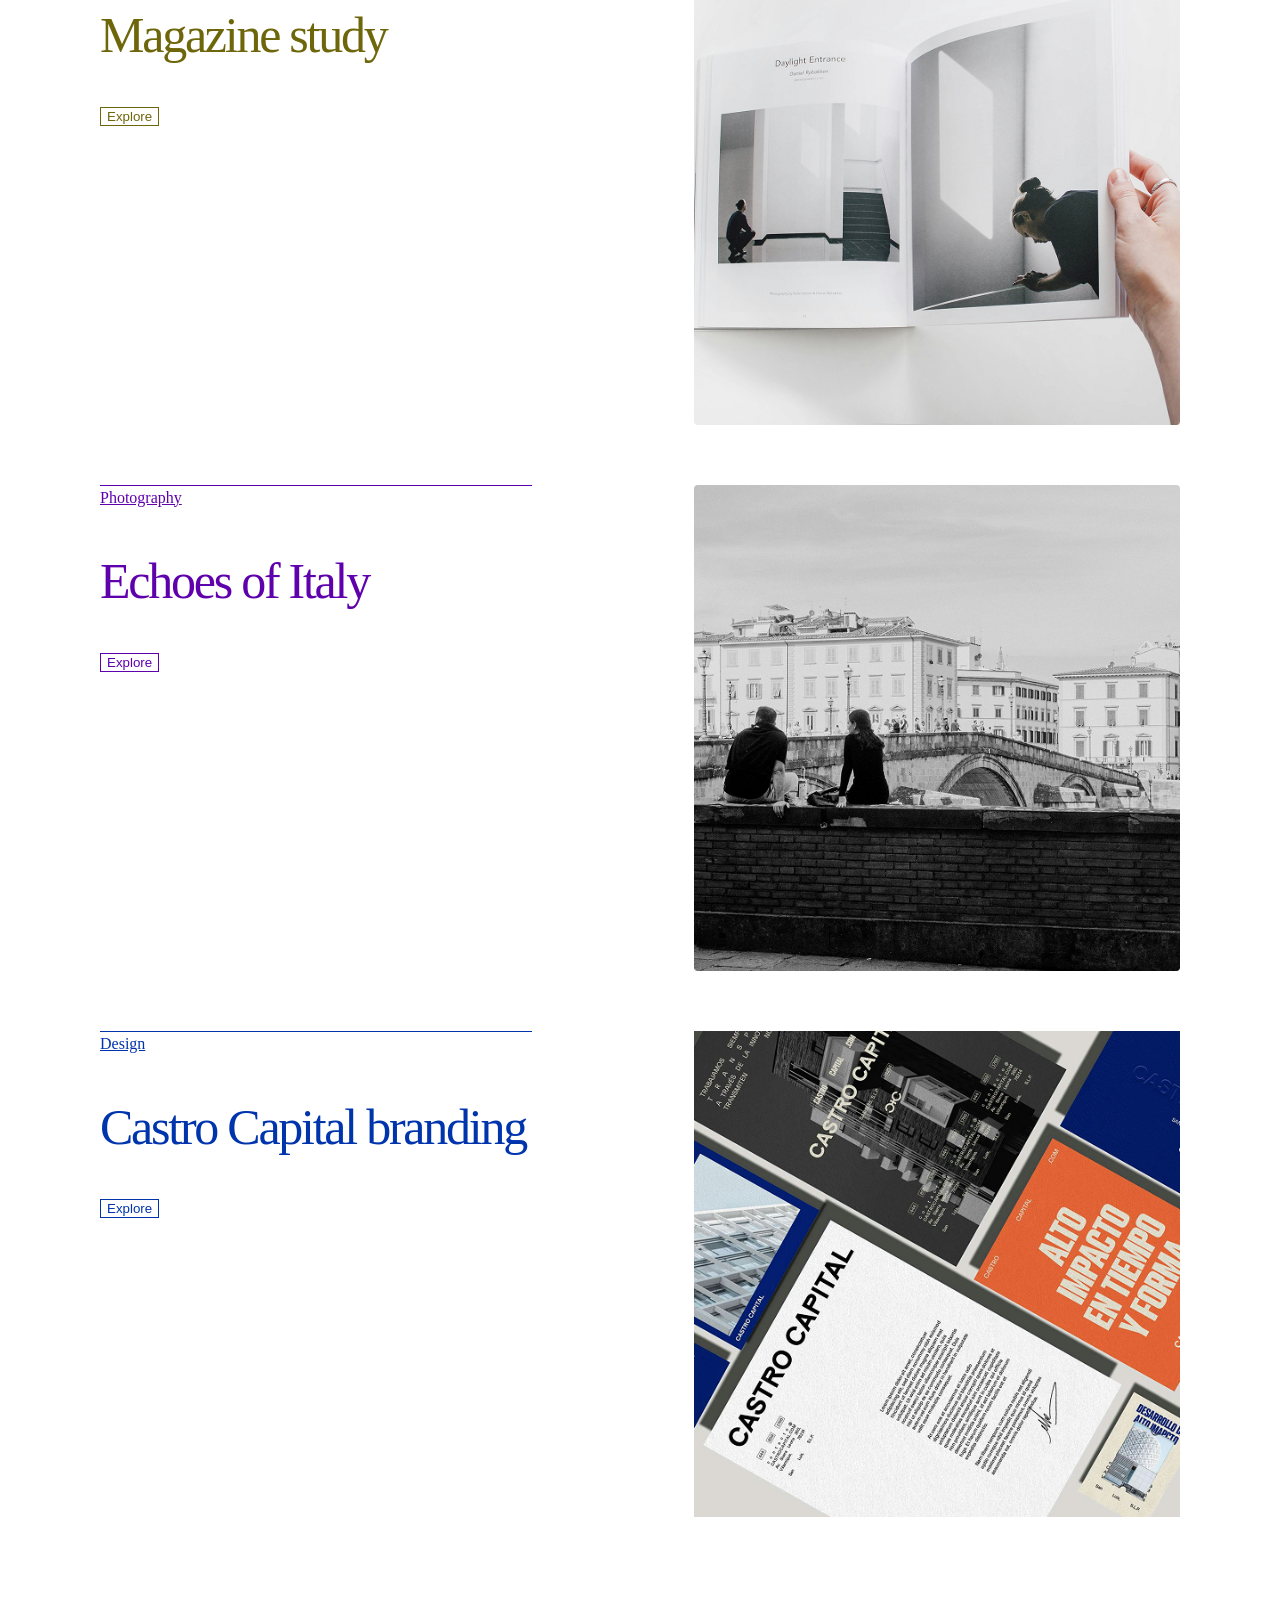
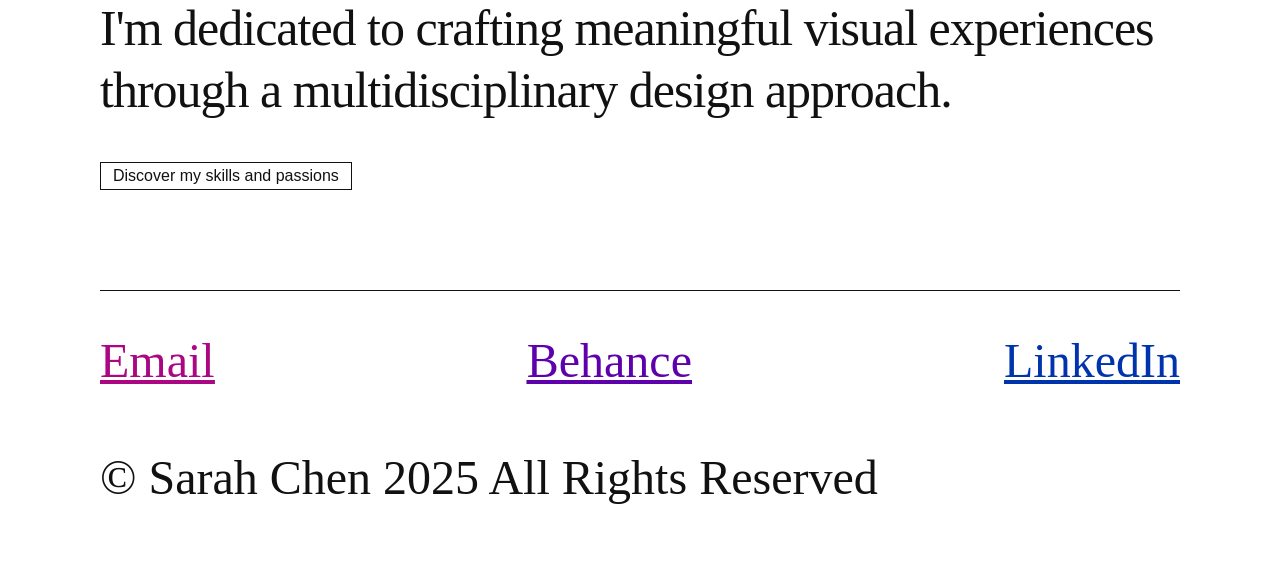
==== commit a6b2c6f1: "Añadir mejoras opcionales en html y corrección de contact" ====
--- a/index.html
+++ b/index.html
@@ -8,7 +8,7 @@
 
     <title>(Index) Réplica de prueba Minimalist-Design-Student-Portfolio</title>
 
-    <link rel="stylesheet" href="styles.css">
+    <link rel="stylesheet" href="ccs/styles.css">
 
 </head>
 
@@ -19,7 +19,7 @@
         <header class="header">
 
             <div class="profile-image">
-                <img src="./assets/images/Imageperfil.png" alt="Profile picture of Sarah Chen" width="92" height="93">
+                <img src="./assets/images/image-perfil.png" alt="Profile picture of Sarah Chen" width="92" height="93">
 
                 <h3>Sarah Chen</h3>
             </div>
@@ -33,8 +33,7 @@
             </nav>
 
         </header>
-        <br>
-        <br>
+        
         <main>
             <section>
                 <h2>I'm Sarah Chen, design student and explorer of visual languages. I'm passionate about understanding
@@ -54,7 +53,7 @@
                     </div>
 
                     <div class="project-image">
-                        <img src="./assets/images/imgyoga.png" alt="Yoga studio rebrand project">
+                        <img src="./assets/images/image-yoga.png" alt="Yoga studio rebrand project">
                     </div>
 
                 </article>
@@ -70,7 +69,7 @@
                     </div>
 
                     <div class="project-image">
-                        <img src="./assets/images/Imgabstract.png" alt="Abstract paintings artwork">
+                        <img src="./assets/images/image-abstract.png" alt="Abstract paintings artwork">
                     </div>
 
                 </article>
@@ -84,7 +83,7 @@
                         </button>
                     </div>
                     <div class="project-image">
-                        <img src="./assets/images/Imgmagazine.png" alt="Magazine study design project">
+                        <img src="./assets/images/image-magazine.png" alt="Magazine study design project">
                     </div>
 
                 </article>
@@ -99,7 +98,7 @@
                     </div>
 
                     <div class="project-image">
-                        <img src="./assets/images/Imgphotography.png" alt="Photography project Echoes of Italy">
+                        <img src="./assets/images/image-photography.png" alt="Photography project Echoes of Italy">
                     </div>
                 </article>
 
@@ -115,7 +114,7 @@
 
 
                     <div class="project-image">
-                        <img src="./assets/images/Imgcastro.png" alt="Castro Capital branding project">
+                        <img src="./assets/images/image-castro.png" alt="Castro Capital branding project">
                     </div>
 
                 </article>
@@ -125,13 +124,15 @@
             <section class="about-me">
                 <h2>I'm dedicated to crafting meaningful visual experiences through a multidisciplinary design approach.
                 </h2>
-                <br>
+
                 <button type="button" class="closing__button">
                     Discover my skills and passions
                 </button>
             </section>
+            
+        </main>
 
-            <footer class="footer">
+                    <footer class="footer">
 
                 <nav class="footer-navigation">
 
@@ -150,8 +151,6 @@
                 </div>
 
             </footer>
-            
-        </main>
     </div>
 
 </body>
--- a/ccs/styles.css
+++ b/ccs/styles.css
@@ -0,0 +1,442 @@
+:root {
+    --color-text: #111111;
+    --color-bg: #ffffff;
+
+    --color-pink: #AB0782;
+    --color-olive: #7F750E;
+    --color-olive-dark: #6E660A;
+    --color-purple: #5F00AD;
+    --color-blue: #0034AD;
+
+    --font-main: 'Source Serif 4', serif;
+
+    --space-s: 12px;
+    --space-m: 24px;
+    --space-l: 48px;
+}
+
+
+
+*,
+*::before,
+*::after {
+    box-sizing: border-box;
+}
+
+
+
+body {
+    margin: 0;
+    font-family: var(--font-main);
+    color: var(--color-text);
+    background-color: var(--color-bg);
+    line-height: 1.5;
+}
+
+img {
+    max-width: 100%;
+    height: auto;
+    display: block;
+}
+
+
+.container {
+    width: 100%;
+    padding: 0 20px;
+    margin: 0 auto;
+}
+
+h2 {
+    font-style: normal;
+    font-weight: 300;
+    font-size: 50px;
+    line-height: 120%;
+    letter-spacing: -0.045em;
+}
+
+h3 {
+    font-size: 18px;
+    font-weight: 500;
+    margin: 0;
+}
+
+
+/* HEADER */
+
+.header {
+    width: 100%;
+    padding: 30px 40px;
+    display: flex;
+    justify-content: space-between;
+    align-items: center;
+}
+
+
+.profile-image {
+    display: flex;
+    align-items: center;
+    gap: 12px;
+}
+
+.profile-image img {
+    width: 45px;
+    height: 45px;
+    object-fit: cover;
+    border-radius: 50%;
+}
+
+.profile-image a {
+    font-size: 18px;
+    font-weight: 500;
+}
+
+
+.navigation {
+    display: flex;
+    flex-direction: column;
+    align-items: flex-end;
+    gap: 30px;
+}
+
+.navigation a {
+    font-size: 16px;
+    text-decoration: none;
+}
+
+.navigation a:nth-child(1) {
+    color: var(--color-pink);
+}
+
+.navigation a:nth-child(2) {
+    color: var(--color-olive);
+}
+
+.navigation a:nth-child(3) {
+    color: var(--color-purple);
+}
+
+
+/* BODY */
+
+article {
+    display: flex;
+    flex-direction: column;
+    justify-content: space-between;
+    align-items: center;
+    gap: 50px;
+    margin: 60px 0;
+}
+
+.project a {
+    color: inherit;
+}
+
+.project button {
+    color: inherit;
+    background-color: transparent;
+    border: 1px solid currentColor;
+}
+
+.project-info_yoga {
+    display: flex;
+    flex-direction: column;
+    align-items: flex-start;
+    width: 40%;
+    color: var(--color-blue);
+    border-top: 1px solid var(--color-blue);
+}
+
+.project-info_abstract {
+    display: flex;
+    flex-direction: column;
+    align-items: flex-start;
+    width: 40%;
+    color: var(--color-pink);
+    border-top: 1px solid var(--color-pink);
+}
+
+.project-info_magazine {
+    display: flex;
+    flex-direction: column;
+    align-items: flex-start;
+    width: 40%;
+    color: var(--color-olive-dark);
+    border-top: 1px solid var(--color-olive-dark);
+}
+
+.project-info_photography {
+    display: flex;
+    flex-direction: column;
+    align-items: flex-start;
+    width: 40%;
+    color: var(--color-purple);
+    border-top: 1px solid var(--color-purple);
+}
+
+.project-info_castro {
+    display: flex;
+    flex-direction: column;
+    align-items: flex-start;
+    width: 40%;
+    color: var(--color-blue);
+    border-top: 1px solid var(--color-blue);
+}
+
+
+
+.project-image {
+    width: 50%;
+}
+
+.project-image img {
+    width: 100%;
+    height: auto;
+    display: block;
+}
+
+.projects article {
+    margin-bottom: var(--space-l);
+}
+
+.about-me {
+    margin: 80px 0 100px;
+}
+
+.about-me h2 {
+    line-height: 125%;
+    letter-spacing: -0.02em;
+    margin: 0 0 40px;
+}
+
+.closing__button {
+    color: #111111;
+    background-color: transparent;
+    border: 1px solid var(--color-text);
+    padding: 2px 8px;
+    cursor: pointer;
+}
+
+.closing__button:hover {
+    background-color: var(--color-text);
+    color: var(--color-bg);
+}
+
+
+.about__section {
+    padding-top: 80px;
+}
+
+.about__description {
+    font-size: 3rem;
+    border-top: 1px solid var(--color-text);
+}
+
+.about__content {
+    font-size: 1.25rem;
+    display: flex;
+    flex-direction: column;
+    gap: var(--space-m);
+    margin-bottom: 20px;
+    border-top: 1px solid var(--color-text)
+}
+
+.about__label {
+    margin-bottom: 50px;
+}
+
+.about__right {
+    display: flex;
+    flex-direction: column;
+}
+
+.about__item {
+    border-top: 1px solid var(--color-text);
+    padding: var(--space-s) 0;
+}
+
+.about__item p {
+    margin: 0;
+}
+
+.about__image {
+    margin-top: var(--space-m);
+}
+
+.about__image img {
+    width: 100%;
+}
+
+
+
+
+.projects {
+    display: flex;
+    flex-direction: column;
+    border-top: 1px solid var(--color-text);
+    gap: var(--space-l);
+    margin-bottom: var(--space-l);
+}
+
+.another-project p {
+    font-size: 2rem;
+    font-weight: 300;
+    margin: 0 0 var(--space-s);
+}
+
+.another-project a {
+    color: var(--color-text);
+}
+
+.another-project__description {
+    font-size: 3rem;
+    font-weight: 300;
+    margin: 0 0 var(--space-s);
+}
+
+
+.artproject {
+    margin-bottom: var(--space-l);
+}
+
+.artproject h3 {
+    font-size: 14px;
+    font-weight: 400;
+    color: var(--color-purple);
+}
+
+/* FOOTER */
+
+footer {
+    display: flex;
+    flex-direction: column;
+    border-top: 1px solid var(--color-text);
+}
+
+.footer-navigation {
+    display: flex;
+    flex-direction: column;
+    align-items: flex-start;
+    gap: 48px;
+    padding-top: 36px;
+    font-size: 3rem;
+    line-height: 1.4;
+    text-decoration: underline;
+}
+
+.footer-navigation a:nth-child(1) {
+    color: var(--color-pink);
+}
+
+.footer-navigation a:nth-child(2) {
+    color: var(--color-purple);
+}
+
+.footer-navigation a:nth-child(3) {
+    color: var(--color-blue);
+}
+
+.footer__copyright {
+    font-size: 3rem;
+    margin: 0;
+
+}
+
+
+/* Media queries */
+
+
+/* TABLET */
+
+@media (min-width: 768px) {
+
+    .container {
+        padding: 0 40px;
+    }
+
+
+    .header {
+        flex-direction: row;
+        justify-content: space-between;
+        align-items: center;
+    }
+
+    .navigation {
+        flex-direction: row;
+        gap: 20px;
+    }
+
+    .intro h2 {
+        font-size: 28px;
+        max-width: 90%;
+    }
+
+    .project {
+        flex-direction: row;
+        justify-content: space-between;
+        align-items: flex-start;
+        gap: 40px;
+    }
+
+    .project-info {
+        width: 55%;
+    }
+
+    .project-info h2 {
+        font-size: 26px;
+    }
+
+    .project-image {
+        width: 35%;
+    }
+
+
+    .footer-navigation {
+        flex-direction: row;
+        justify-content: space-between;
+    }
+
+    .footer-copyright {
+        flex-direction: row;
+        justify-content: space-between;
+        max-width: none;
+        white-space: nowrap;
+    }
+}
+
+
+/* ORDENADOR */
+
+@media (min-width: 1024px) {
+
+    .container {
+        max-width: 1200px;
+        padding-left: 60px;
+        padding-right: 60px;
+    }
+
+    .intro h2 {
+        font-size: 36px;
+        max-width: 85%;
+    }
+
+
+    .project-info {
+        width: 45%;
+    }
+
+    .project-info h2 {
+        font-size: 32px;
+    }
+
+    .project-image {
+        width: 45%;
+    }
+
+    .closing__button {
+        font-size: 16px;
+        padding: 4px 12px;
+    }
+
+
+
+}
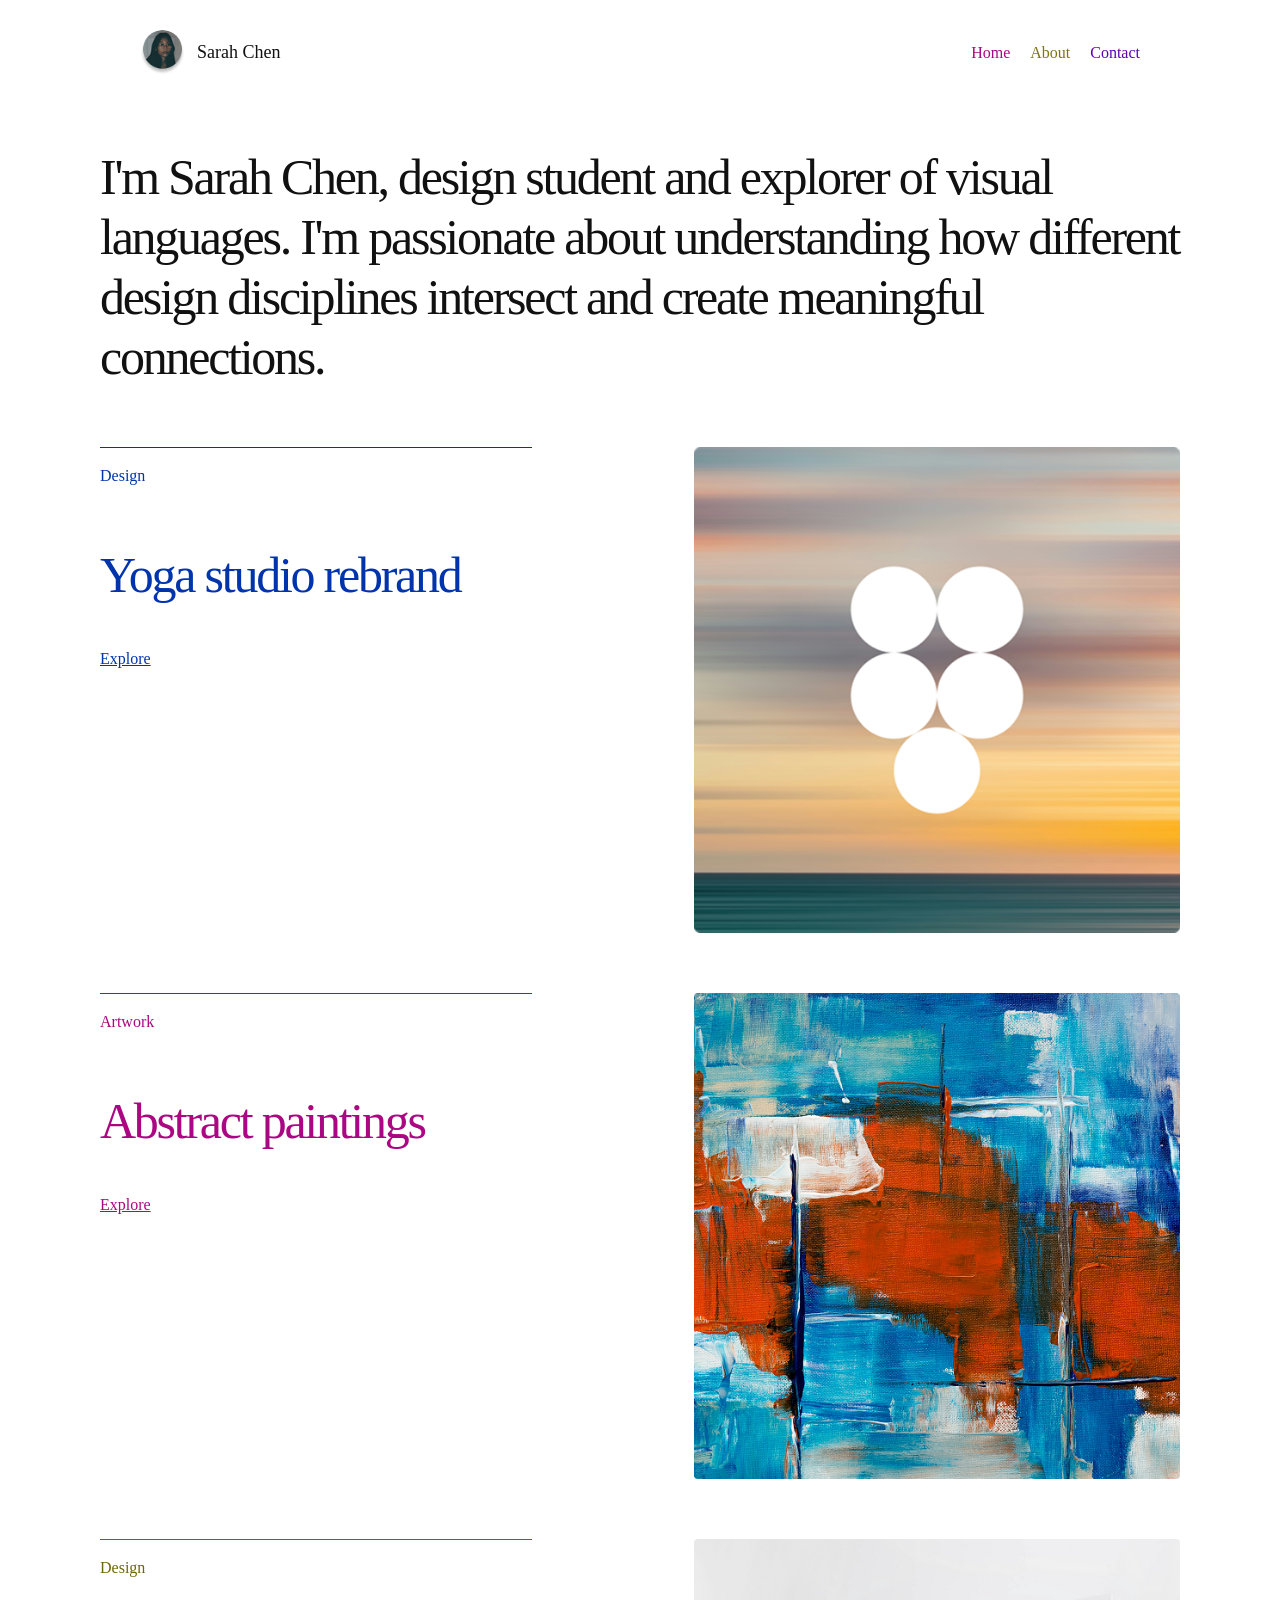
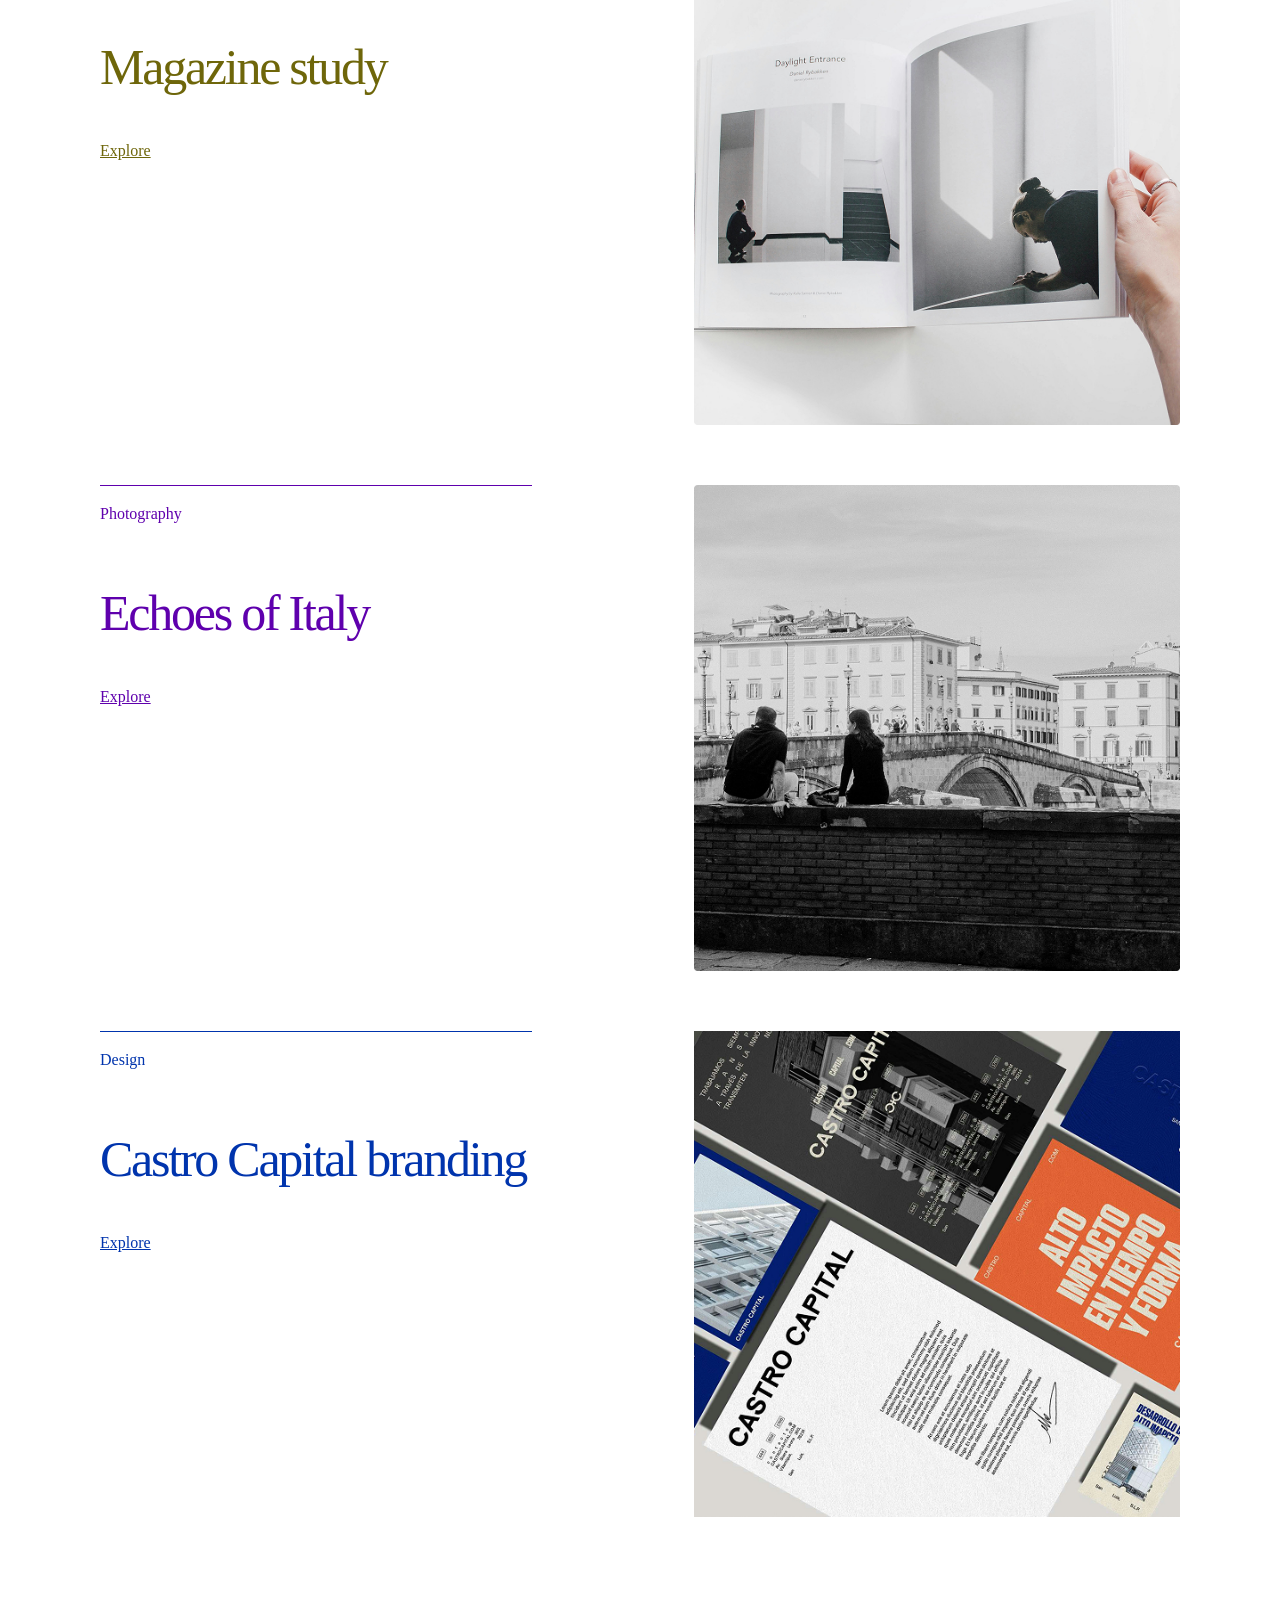
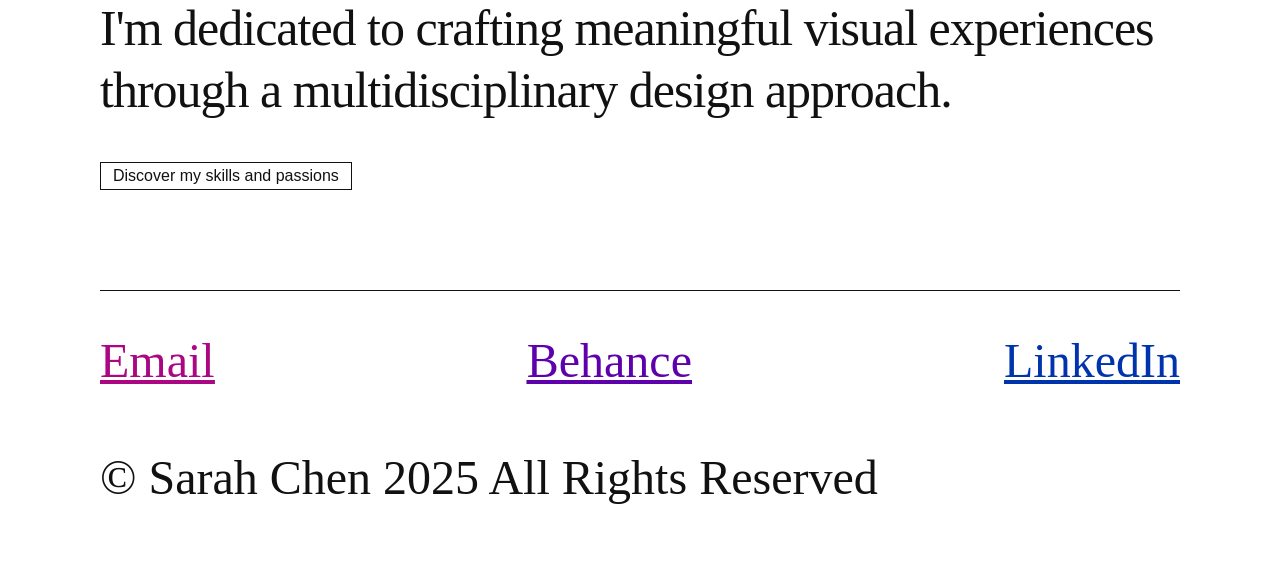
==== commit a528d3f8: "Actualizar enlaces, y corregir errores ortográficos" ====
--- a/index.html
+++ b/index.html
@@ -1,5 +1,5 @@
 <!DOCTYPE html>
-<html lang="es">
+<html lang="en">
 
 <head>
 
@@ -8,7 +8,7 @@
 
     <title>(Index) Réplica de prueba Minimalist-Design-Student-Portfolio</title>
 
-    <link rel="stylesheet" href="ccs/styles.css">
+    <link rel="stylesheet" href="css/styles.css">
 
 </head>
 
@@ -33,7 +33,7 @@
             </nav>
 
         </header>
-        
+
         <main>
             <section>
                 <h2>I'm Sarah Chen, design student and explorer of visual languages. I'm passionate about understanding
@@ -45,11 +45,9 @@
 
                 <article class="project">
                     <div class="project-info_yoga">
-                        <a href="./desing.html">Desing</a>
+                        <p class="project__category">Design</p>
                         <h2>Yoga studio rebrand</h2>
-                        <button type="Explore">
-                            Explore
-                        </button>
+                        <a href="./project.html" class="project__button">Explore</a>
                     </div>
 
                     <div class="project-image">
@@ -61,11 +59,9 @@
                 <article class="project">
 
                     <div class="project-info_abstract">
-                        <a href="./artwork.html">Artwork</a>
+                        <p class="project__category">Artwork</p>
                         <h2>Abstract paintings</h2>
-                        <button type="Explore">
-                            Explore
-                        </button>
+                        <a href="./project.html" class="project__button">Explore</a>
                     </div>
 
                     <div class="project-image">
@@ -76,11 +72,9 @@
 
                 <article class="project">
                     <div class="project-info_magazine">
-                        <a href="./design.html">Design</a>
+                        <p class="project__category">Design</p>
                         <h2>Magazine study</h2>
-                        <button type="Explore">
-                            Explore
-                        </button>
+                        <a href="./project.html" class="project__button">Explore</a>
                     </div>
                     <div class="project-image">
                         <img src="./assets/images/image-magazine.png" alt="Magazine study design project">
@@ -90,11 +84,9 @@
 
                 <article class="project">
                     <div class="project-info_photography">
-                        <a href="./photography.html">Photography</a>
+                        <p class="project__category">Photography</p>
                         <h2>Echoes of Italy</h2>
-                        <button type="Explore">
-                            Explore
-                        </button>
+                        <a href="./project.html" class="project__button">Explore</a>
                     </div>
 
                     <div class="project-image">
@@ -105,11 +97,9 @@
                 <article class="project">
 
                     <div class="project-info_castro">
-                        <a href="./design.html">Design</a>
+                        <p class="project__category">Design</p>
                         <h2>Castro Capital branding</h2>
-                        <button type="Explore">
-                            Explore
-                        </button>
+                        <a href="./project.html" class="project__button">Explore</a>
                     </div>
 
 
@@ -129,28 +119,28 @@
                     Discover my skills and passions
                 </button>
             </section>
-            
+
         </main>
 
-                    <footer class="footer">
+        <footer class="footer">
 
-                <nav class="footer-navigation">
+            <nav class="footer-navigation">
 
 
-                    <a href="mailto:email@ejemplo.com">Email</a>
-                    <a href="https://www.behance.net/">Behance</a>
-                    <a href="https://es.linkedin.com/">LinkedIn</a>
+                <a href="mailto:email@ejemplo.com">Email</a>
+                <a href="https://www.behance.net/">Behance</a>
+                <a href="https://es.linkedin.com/">LinkedIn</a>
 
 
-                </nav>
-                <div class="footer__copyright">
+            </nav>
+            <div class="footer__copyright">
 
-                    <p>
-                        © Sarah Chen 2025 All Rights Reserved
-                    </p>
-                </div>
+                <p>
+                    © Sarah Chen 2025 All Rights Reserved
+                </p>
+            </div>
 
-            </footer>
+        </footer>
     </div>
 
 </body>
--- a/css/styles.css
+++ b/css/styles.css
@@ -0,0 +1,442 @@
+:root {
+    --color-text: #111111;
+    --color-bg: #ffffff;
+
+    --color-pink: #AB0782;
+    --color-olive: #7F750E;
+    --color-olive-dark: #6E660A;
+    --color-purple: #5F00AD;
+    --color-blue: #0034AD;
+
+    --font-main: 'Source Serif 4', serif;
+
+    --space-s: 12px;
+    --space-m: 24px;
+    --space-l: 48px;
+}
+
+
+
+*,
+*::before,
+*::after {
+    box-sizing: border-box;
+}
+
+
+
+body {
+    margin: 0;
+    font-family: var(--font-main);
+    color: var(--color-text);
+    background-color: var(--color-bg);
+    line-height: 1.5;
+}
+
+img {
+    max-width: 100%;
+    height: auto;
+    display: block;
+}
+
+
+.container {
+    width: 100%;
+    padding: 0 20px;
+    margin: 0 auto;
+}
+
+h2 {
+    font-style: normal;
+    font-weight: 300;
+    font-size: 50px;
+    line-height: 120%;
+    letter-spacing: -0.045em;
+}
+
+h3 {
+    font-size: 18px;
+    font-weight: 500;
+    margin: 0;
+}
+
+
+/* HEADER */
+
+.header {
+    width: 100%;
+    padding: 30px 40px;
+    display: flex;
+    justify-content: space-between;
+    align-items: center;
+}
+
+
+.profile-image {
+    display: flex;
+    align-items: center;
+    gap: 12px;
+}
+
+.profile-image img {
+    width: 45px;
+    height: 45px;
+    object-fit: cover;
+    border-radius: 50%;
+}
+
+.profile-image a {
+    font-size: 18px;
+    font-weight: 500;
+}
+
+
+.navigation {
+    display: flex;
+    flex-direction: column;
+    align-items: flex-end;
+    gap: 30px;
+}
+
+.navigation a {
+    font-size: 16px;
+    text-decoration: none;
+}
+
+.navigation a:nth-child(1) {
+    color: var(--color-pink);
+}
+
+.navigation a:nth-child(2) {
+    color: var(--color-olive);
+}
+
+.navigation a:nth-child(3) {
+    color: var(--color-purple);
+}
+
+
+/* BODY */
+
+article {
+    display: flex;
+    flex-direction: column;
+    justify-content: space-between;
+    align-items: center;
+    gap: 50px;
+    margin: 60px 0;
+}
+
+.project a {
+    color: inherit;
+}
+
+.project button {
+    color: inherit;
+    background-color: transparent;
+    border: 1px solid currentColor;
+}
+
+.project-info_yoga {
+    display: flex;
+    flex-direction: column;
+    align-items: flex-start;
+    width: 40%;
+    color: var(--color-blue);
+    border-top: 1px solid var(--color-blue);
+}
+
+.project-info_abstract {
+    display: flex;
+    flex-direction: column;
+    align-items: flex-start;
+    width: 40%;
+    color: var(--color-pink);
+    border-top: 1px solid var(--color-pink);
+}
+
+.project-info_magazine {
+    display: flex;
+    flex-direction: column;
+    align-items: flex-start;
+    width: 40%;
+    color: var(--color-olive-dark);
+    border-top: 1px solid var(--color-olive-dark);
+}
+
+.project-info_photography {
+    display: flex;
+    flex-direction: column;
+    align-items: flex-start;
+    width: 40%;
+    color: var(--color-purple);
+    border-top: 1px solid var(--color-purple);
+}
+
+.project-info_castro {
+    display: flex;
+    flex-direction: column;
+    align-items: flex-start;
+    width: 40%;
+    color: var(--color-blue);
+    border-top: 1px solid var(--color-blue);
+}
+
+
+
+.project-image {
+    width: 50%;
+}
+
+.project-image img {
+    width: 100%;
+    height: auto;
+    display: block;
+}
+
+.projects article {
+    margin-bottom: var(--space-l);
+}
+
+.about-me {
+    margin: 80px 0 100px;
+}
+
+.about-me h2 {
+    line-height: 125%;
+    letter-spacing: -0.02em;
+    margin: 0 0 40px;
+}
+
+.closing__button {
+    color: #111111;
+    background-color: transparent;
+    border: 1px solid var(--color-text);
+    padding: 2px 8px;
+    cursor: pointer;
+}
+
+.closing__button:hover {
+    background-color: var(--color-text);
+    color: var(--color-bg);
+}
+
+
+.about__section {
+    padding-top: 80px;
+}
+
+.about__description {
+    font-size: 3rem;
+    border-top: 1px solid var(--color-text);
+}
+
+.about__content {
+    font-size: 1.25rem;
+    display: flex;
+    flex-direction: column;
+    gap: var(--space-m);
+    margin-bottom: 20px;
+    border-top: 1px solid var(--color-text)
+}
+
+.about__label {
+    margin-bottom: 50px;
+}
+
+.about__right {
+    display: flex;
+    flex-direction: column;
+}
+
+.about__item {
+    border-top: 1px solid var(--color-text);
+    padding: var(--space-s) 0;
+}
+
+.about__item p {
+    margin: 0;
+}
+
+.about__image {
+    margin-top: var(--space-m);
+}
+
+.about__image img {
+    width: 100%;
+}
+
+
+
+
+.projects {
+    display: flex;
+    flex-direction: column;
+    border-top: 1px solid var(--color-text);
+    gap: var(--space-l);
+    margin-bottom: var(--space-l);
+}
+
+.another-project p {
+    font-size: 2rem;
+    font-weight: 300;
+    margin: 0 0 var(--space-s);
+}
+
+.another-project a {
+    color: var(--color-text);
+}
+
+.another-project__description {
+    font-size: 3rem;
+    font-weight: 300;
+    margin: 0 0 var(--space-s);
+}
+
+
+.artproject {
+    margin-bottom: var(--space-l);
+}
+
+.artproject h3 {
+    font-size: 14px;
+    font-weight: 400;
+    color: var(--color-purple);
+}
+
+/* FOOTER */
+
+footer {
+    display: flex;
+    flex-direction: column;
+    border-top: 1px solid var(--color-text);
+}
+
+.footer-navigation {
+    display: flex;
+    flex-direction: column;
+    align-items: flex-start;
+    gap: 48px;
+    padding-top: 36px;
+    font-size: 3rem;
+    line-height: 1.4;
+    text-decoration: underline;
+}
+
+.footer-navigation a:nth-child(1) {
+    color: var(--color-pink);
+}
+
+.footer-navigation a:nth-child(2) {
+    color: var(--color-purple);
+}
+
+.footer-navigation a:nth-child(3) {
+    color: var(--color-blue);
+}
+
+.footer__copyright {
+    font-size: 3rem;
+    margin: 0;
+
+}
+
+
+/* Media queries */
+
+
+/* TABLET */
+
+@media (min-width: 768px) {
+
+    .container {
+        padding: 0 40px;
+    }
+
+
+    .header {
+        flex-direction: row;
+        justify-content: space-between;
+        align-items: center;
+    }
+
+    .navigation {
+        flex-direction: row;
+        gap: 20px;
+    }
+
+    .intro h2 {
+        font-size: 28px;
+        max-width: 90%;
+    }
+
+    .project {
+        flex-direction: row;
+        justify-content: space-between;
+        align-items: flex-start;
+        gap: 40px;
+    }
+
+    .project-info {
+        width: 55%;
+    }
+
+    .project-info h2 {
+        font-size: 26px;
+    }
+
+    .project-image {
+        width: 35%;
+    }
+
+
+    .footer-navigation {
+        flex-direction: row;
+        justify-content: space-between;
+    }
+
+    .footer-copyright {
+        flex-direction: row;
+        justify-content: space-between;
+        max-width: none;
+        white-space: nowrap;
+    }
+}
+
+
+/* ORDENADOR */
+
+@media (min-width: 1024px) {
+
+    .container {
+        max-width: 1200px;
+        padding-left: 60px;
+        padding-right: 60px;
+    }
+
+    .intro h2 {
+        font-size: 36px;
+        max-width: 85%;
+    }
+
+
+    .project-info {
+        width: 45%;
+    }
+
+    .project-info h2 {
+        font-size: 32px;
+    }
+
+    .project-image {
+        width: 45%;
+    }
+
+    .closing__button {
+        font-size: 16px;
+        padding: 4px 12px;
+    }
+
+
+
+}
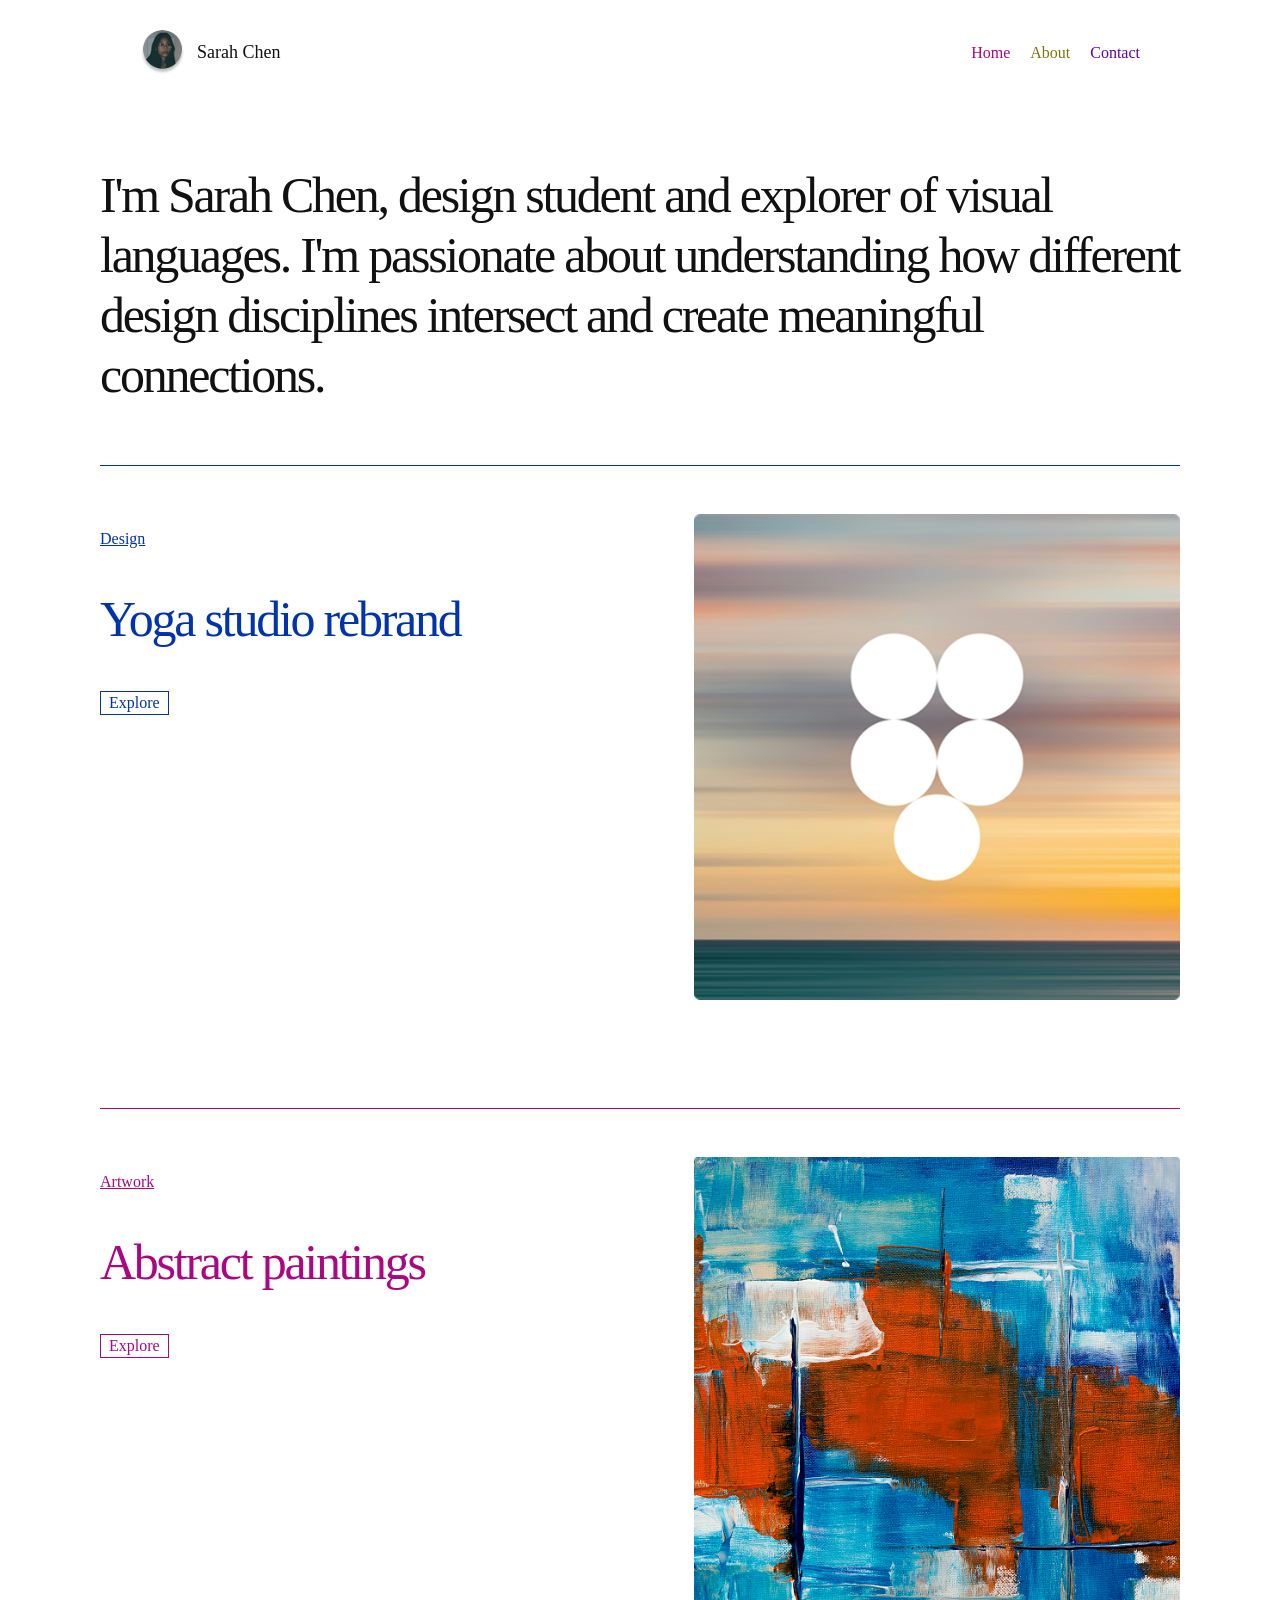
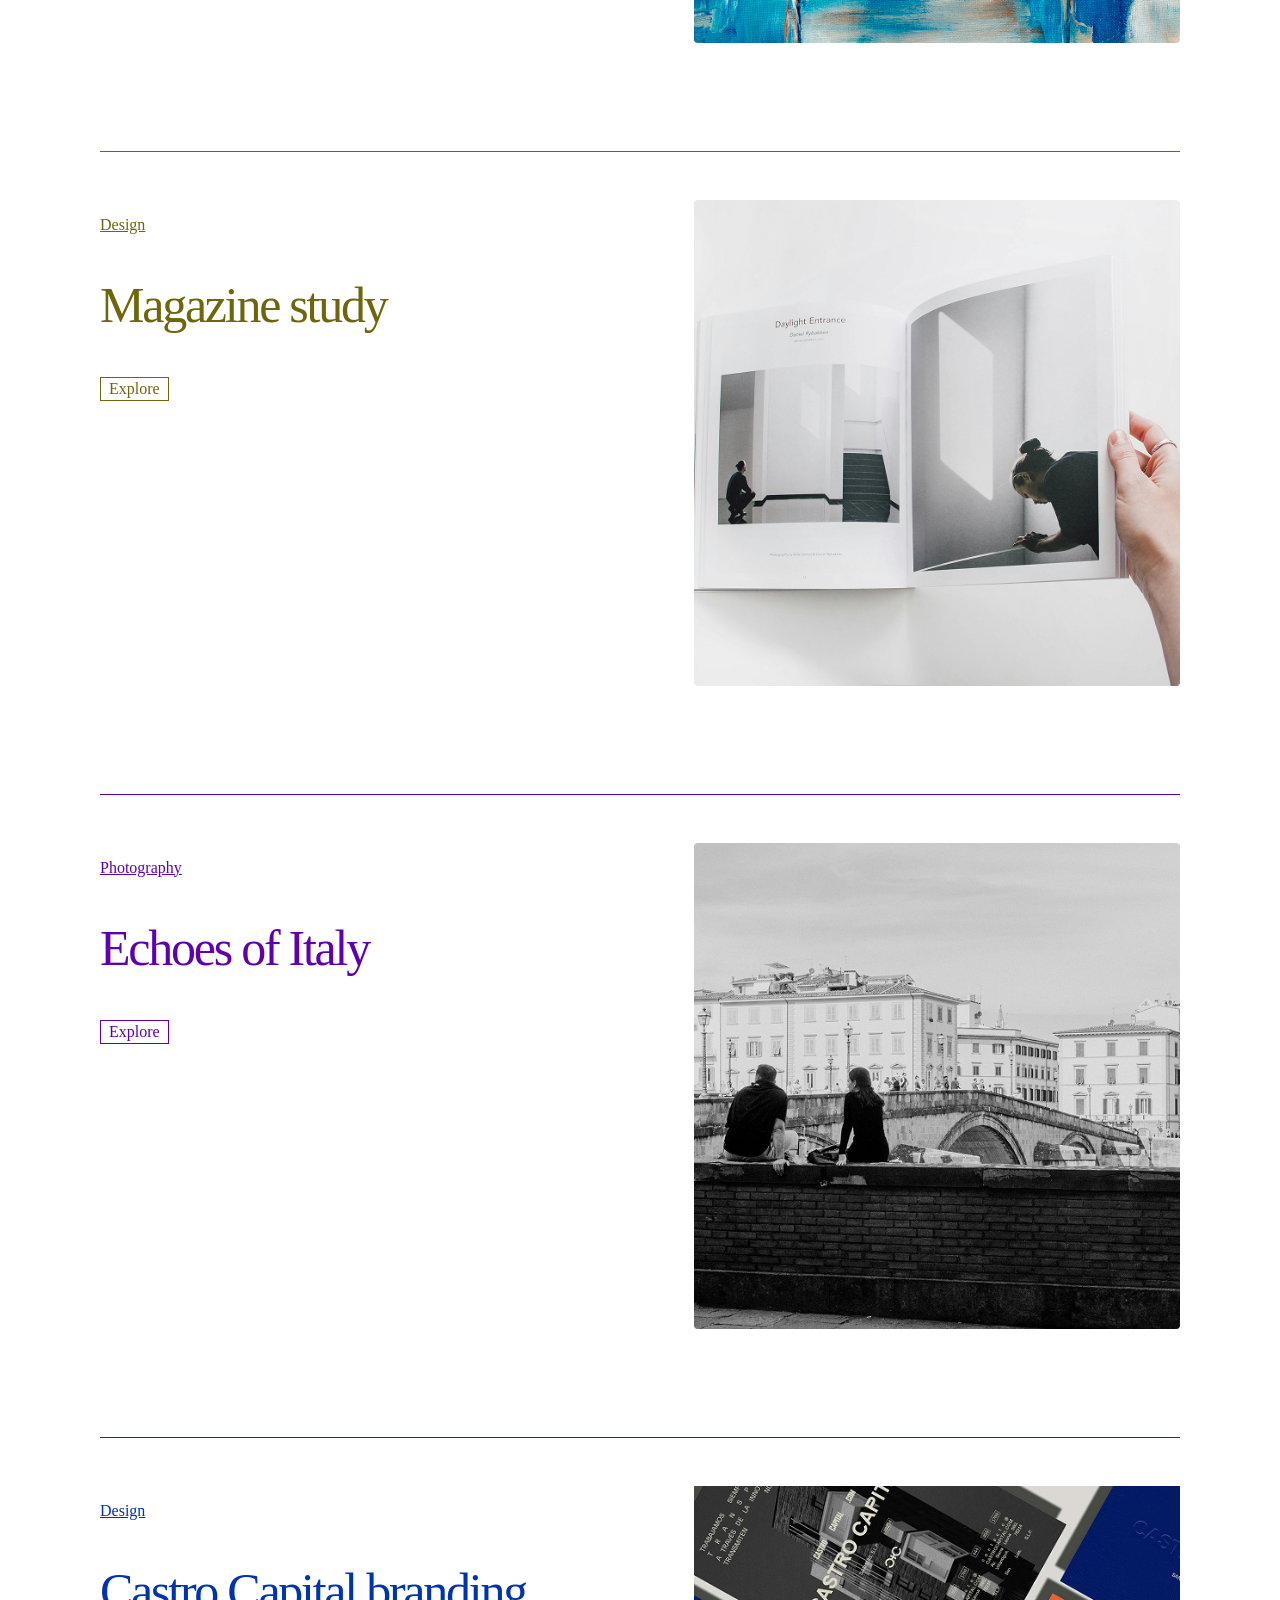
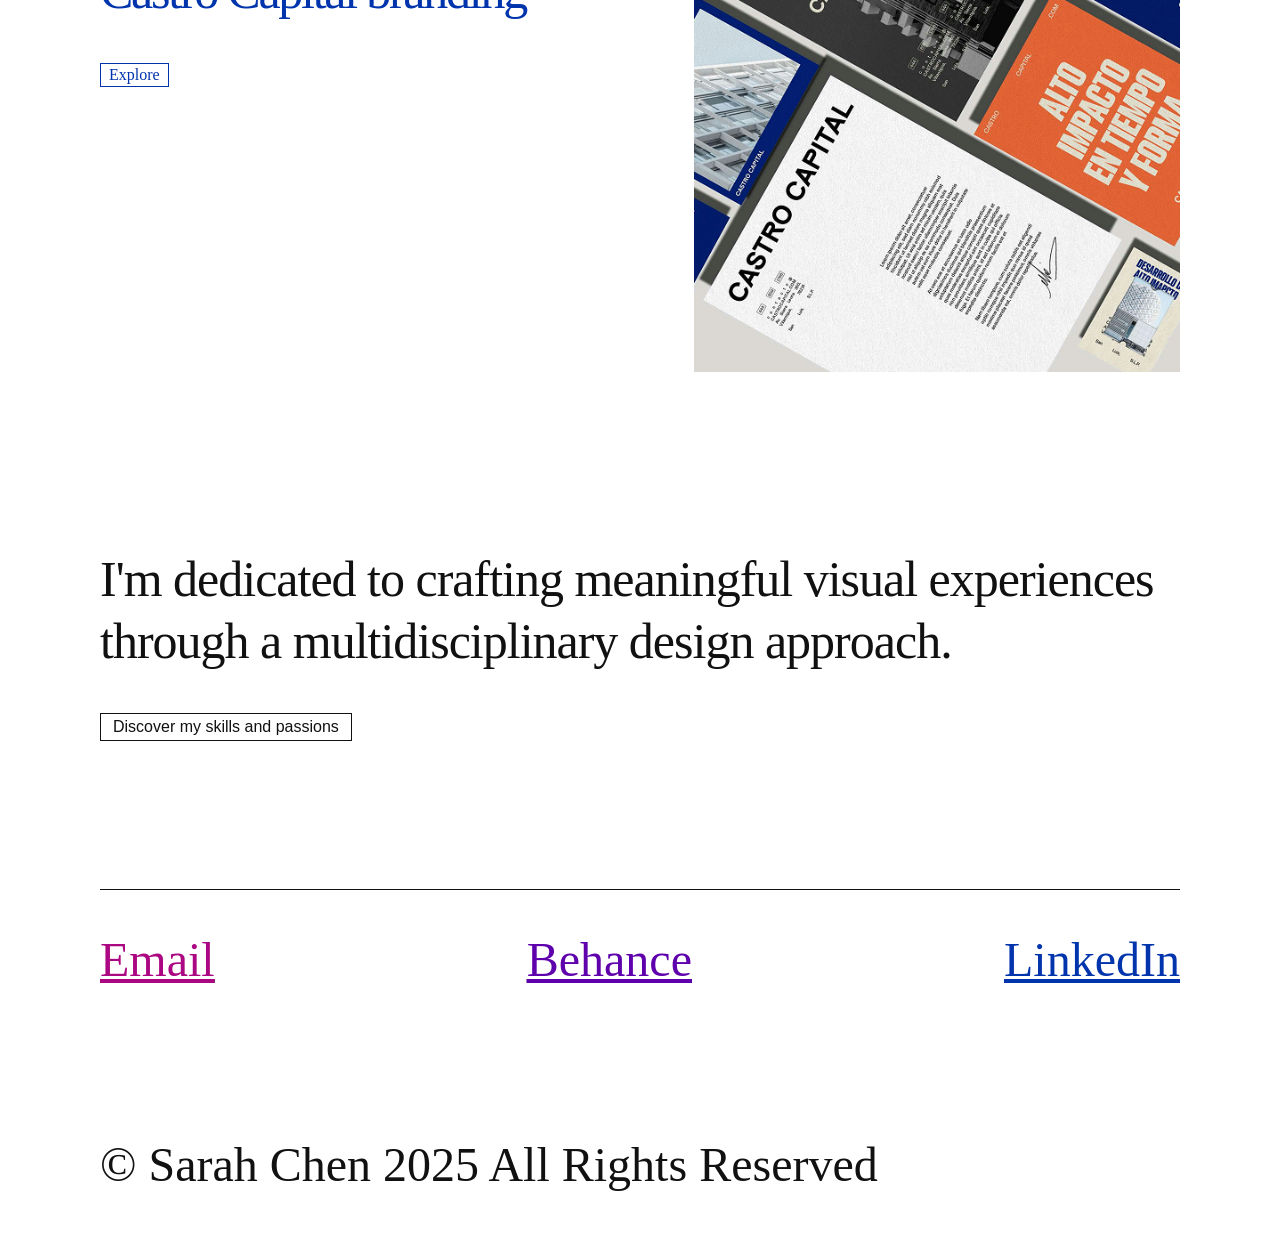
==== commit 3633c4d2: "Añadir márgenes, corregir tamaños de imágen y otros detalles" ====
--- a/index.html
+++ b/index.html
@@ -43,7 +43,8 @@
 
             <section>
 
-                <article class="project">
+                <article class="project project--yoga">
+
                     <div class="project-info_yoga">
                         <p class="project__category">Design</p>
                         <h2>Yoga studio rebrand</h2>
@@ -56,7 +57,7 @@
 
                 </article>
 
-                <article class="project">
+                <article class="project project--abstract">
 
                     <div class="project-info_abstract">
                         <p class="project__category">Artwork</p>
@@ -70,7 +71,7 @@
 
                 </article>
 
-                <article class="project">
+                <article class="project project--magazine">
                     <div class="project-info_magazine">
                         <p class="project__category">Design</p>
                         <h2>Magazine study</h2>
@@ -82,7 +83,7 @@
 
                 </article>
 
-                <article class="project">
+                <article class="project project--photography">
                     <div class="project-info_photography">
                         <p class="project__category">Photography</p>
                         <h2>Echoes of Italy</h2>
@@ -94,7 +95,7 @@
                     </div>
                 </article>
 
-                <article class="project">
+                <article class="project project--castro">
 
                     <div class="project-info_castro">
                         <p class="project__category">Design</p>
--- a/css/styles.css
+++ b/css/styles.css
@@ -1,3 +1,12 @@
+@font-face {
+    font-family: "Source Serif 4";
+    src: url("../assets/fonts/SourceSerif4-VariableFont_opszwght.ttf") format("truetype");
+    font-weight: 200 900;
+    font-style: normal;
+    font-display: swap;
+}
+
+
 :root {
     --color-text: #111111;
     --color-bg: #ffffff;
@@ -24,13 +33,17 @@
 }
 
 
+.container {
+    width: 100%;
+    padding: 0 20px;
+    margin: 0 auto;
+}
 
 body {
     margin: 0;
     font-family: var(--font-main);
     color: var(--color-text);
     background-color: var(--color-bg);
-    line-height: 1.5;
 }
 
 img {
@@ -40,11 +53,7 @@
 }
 
 
-.container {
-    width: 100%;
-    padding: 0 20px;
-    margin: 0 auto;
-}
+
 
 h2 {
     font-style: normal;
@@ -69,6 +78,7 @@
     display: flex;
     justify-content: space-between;
     align-items: center;
+    padding-bottom: var(--space-l);
 }
 
 
@@ -95,7 +105,7 @@
     display: flex;
     flex-direction: column;
     align-items: flex-end;
-    gap: 30px;
+    gap: 27px;
 }
 
 .navigation a {
@@ -127,65 +137,67 @@
     margin: 60px 0;
 }
 
+.project {
+    display: flex;
+    flex-direction: column;
+    justify-content: space-between;
+    align-items: center;
+    padding-top: var(--space-l);
+    padding-bottom: var(--space-l);
+    border-top: 1px solid var(--project-color);
+    color: var(--project-color);
+}
+
+.project--yoga {
+    --project-color: var(--color-blue);
+}
+
+.project--abstract {
+    --project-color: var(--color-pink);
+}
+
+.project--magazine {
+    --project-color: var(--color-olive-dark);
+}
+
+.project--photography {
+    --project-color: var(--color-purple);
+}
+
+.project--castro {
+    --project-color: var(--color-blue);
+}
+
+
+.project-info {
+    display: flex;
+    flex-direction: column;
+    align-items: flex-start;
+    width: 100%;
+}
+
+.project__category {
+    text-decoration: underline;
+}
+
 .project a {
     color: inherit;
 }
 
-.project button {
-    color: inherit;
-    background-color: transparent;
+.project__button {
+    display: inline-block;
+    padding: 2px 8px;
     border: 1px solid currentColor;
-}
-
-.project-info_yoga {
-    display: flex;
-    flex-direction: column;
-    align-items: flex-start;
-    width: 40%;
-    color: var(--color-blue);
-    border-top: 1px solid var(--color-blue);
-}
-
-.project-info_abstract {
-    display: flex;
-    flex-direction: column;
-    align-items: flex-start;
-    width: 40%;
-    color: var(--color-pink);
-    border-top: 1px solid var(--color-pink);
-}
-
-.project-info_magazine {
-    display: flex;
-    flex-direction: column;
-    align-items: flex-start;
-    width: 40%;
-    color: var(--color-olive-dark);
-    border-top: 1px solid var(--color-olive-dark);
-}
-
-.project-info_photography {
-    display: flex;
-    flex-direction: column;
-    align-items: flex-start;
-    width: 40%;
-    color: var(--color-purple);
-    border-top: 1px solid var(--color-purple);
-}
-
-.project-info_castro {
-    display: flex;
-    flex-direction: column;
-    align-items: flex-start;
-    width: 40%;
-    color: var(--color-blue);
-    border-top: 1px solid var(--color-blue);
-}
-
+    text-decoration: none;
+}
+
+.project__button:hover {
+    text-decoration: underline;
+}
 
 
 .project-image {
-    width: 50%;
+    display: flex;
 }
 
 .project-image img {
@@ -198,8 +210,12 @@
     margin-bottom: var(--space-l);
 }
 
+
+
 .about-me {
     margin: 80px 0 100px;
+    padding-top: var(--space-l);
+    padding-bottom: var(--space-l);
 }
 
 .about-me h2 {
@@ -209,7 +225,7 @@
 }
 
 .closing__button {
-    color: #111111;
+    color: var(--color-text);
     background-color: transparent;
     border: 1px solid var(--color-text);
     padding: 2px 8px;
@@ -228,7 +244,8 @@
 
 .about__description {
     font-size: 3rem;
-    border-top: 1px solid var(--color-text);
+    padding-top: var(--space-l);
+    padding-bottom: var(--space-s);
 }
 
 .about__content {
@@ -242,6 +259,8 @@
 
 .about__label {
     margin-bottom: 50px;
+    padding-top: var(--space-m);
+    padding-bottom: var(--space-l);
 }
 
 .about__right {
@@ -251,7 +270,8 @@
 
 .about__item {
     border-top: 1px solid var(--color-text);
-    padding: var(--space-s) 0;
+    padding-top: var(--space-m);
+    padding-bottom: var(--space-m);
 }
 
 .about__item p {
@@ -260,6 +280,7 @@
 
 .about__image {
     margin-top: var(--space-m);
+    padding-bottom: var(--space-m);
 }
 
 .about__image img {
@@ -274,7 +295,7 @@
     flex-direction: column;
     border-top: 1px solid var(--color-text);
     gap: var(--space-l);
-    margin-bottom: var(--space-l);
+    margin-bottom: var(--space-m);
 }
 
 .another-project p {
@@ -301,9 +322,62 @@
 .artproject h3 {
     font-size: 14px;
     font-weight: 400;
+    text-decoration: underline;
     color: var(--color-purple);
 }
 
+.artproject h1 {
+    font-family: var(--font-main);
+    font-weight: 300;
+    font-size: 40px;
+    line-height: 110%;
+    letter-spacing: -0.045em;
+    color: var(--color-purple);
+    padding-top: var(--space-s);
+    margin: 0 0 var(--space-s);
+}
+
+
+.project__text {
+    font-size: 3rem;
+    font-weight: 300;
+    line-height: 130%;
+    margin: 0;
+     padding-bottom: var(--space-m);
+}
+
+
+.artwork {
+    display: flex;
+    flex-direction: column;
+    gap: var(--space-l);
+    margin-bottom: var(--space-l);
+    
+}
+
+
+.artwork__photography {
+    width: 100%;
+    padding-top: var(--space-m);
+    padding-bottom: var(--space-m);
+}
+
+
+.artwork__photography img {
+    max-width: 100%;
+    height: auto;
+    display: block;
+    object-fit: cover;
+}
+
+
+.artwork__photography p {
+    font-size: 15px;
+    color: #666666;
+    margin: 6px 0 0;
+}
+
+
 /* FOOTER */
 
 footer {
@@ -316,6 +390,7 @@
     display: flex;
     flex-direction: column;
     align-items: flex-start;
+    padding-bottom: var(--space-l);
     gap: 48px;
     padding-top: 36px;
     font-size: 3rem;
@@ -338,6 +413,7 @@
 .footer__copyright {
     font-size: 3rem;
     margin: 0;
+    padding-top: var(--space-l);
 
 }
 
@@ -401,6 +477,55 @@
         max-width: none;
         white-space: nowrap;
     }
+
+    .project__text {
+        font-size: 26px;
+        max-width: 80%;
+    }
+
+
+    .another-project p {
+        font-size: 26px;
+        max-width: 80%;
+    }
+
+
+
+    .foto1 {
+        width: 60%;
+        align-self: center;
+    }
+
+
+    .foto2 {
+        width: 70%;
+        align-self: flex-start;
+    }
+
+
+    .foto3 {
+        width: 75%;
+        align-self: flex-end;
+    }
+
+
+    .foto4 {
+        width: 70%;
+        align-self: flex-start;
+    }
+
+
+    .foto5 {
+        width: 45%;
+        align-self: center;
+    }
+
+
+    .foto6 {
+        width: 70%;
+        align-self: flex-start;
+    }
+
 }
 
 
